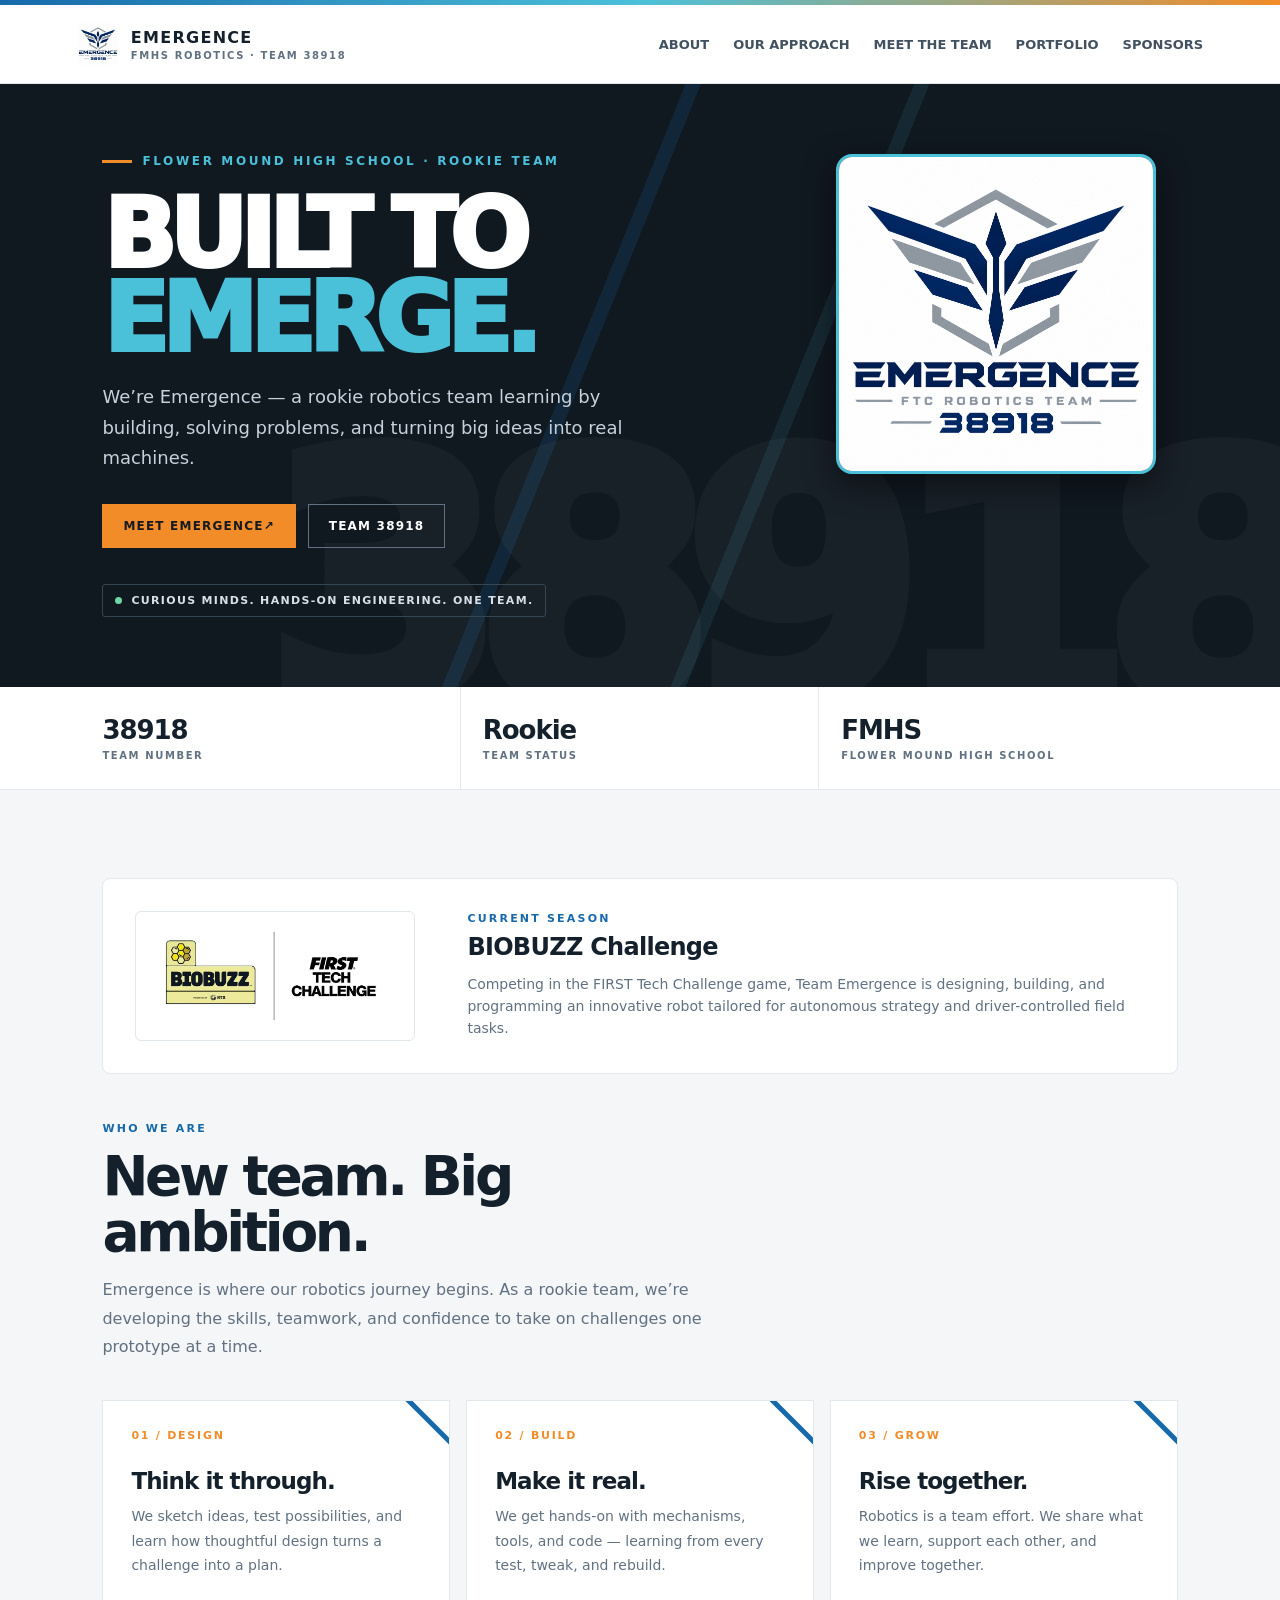
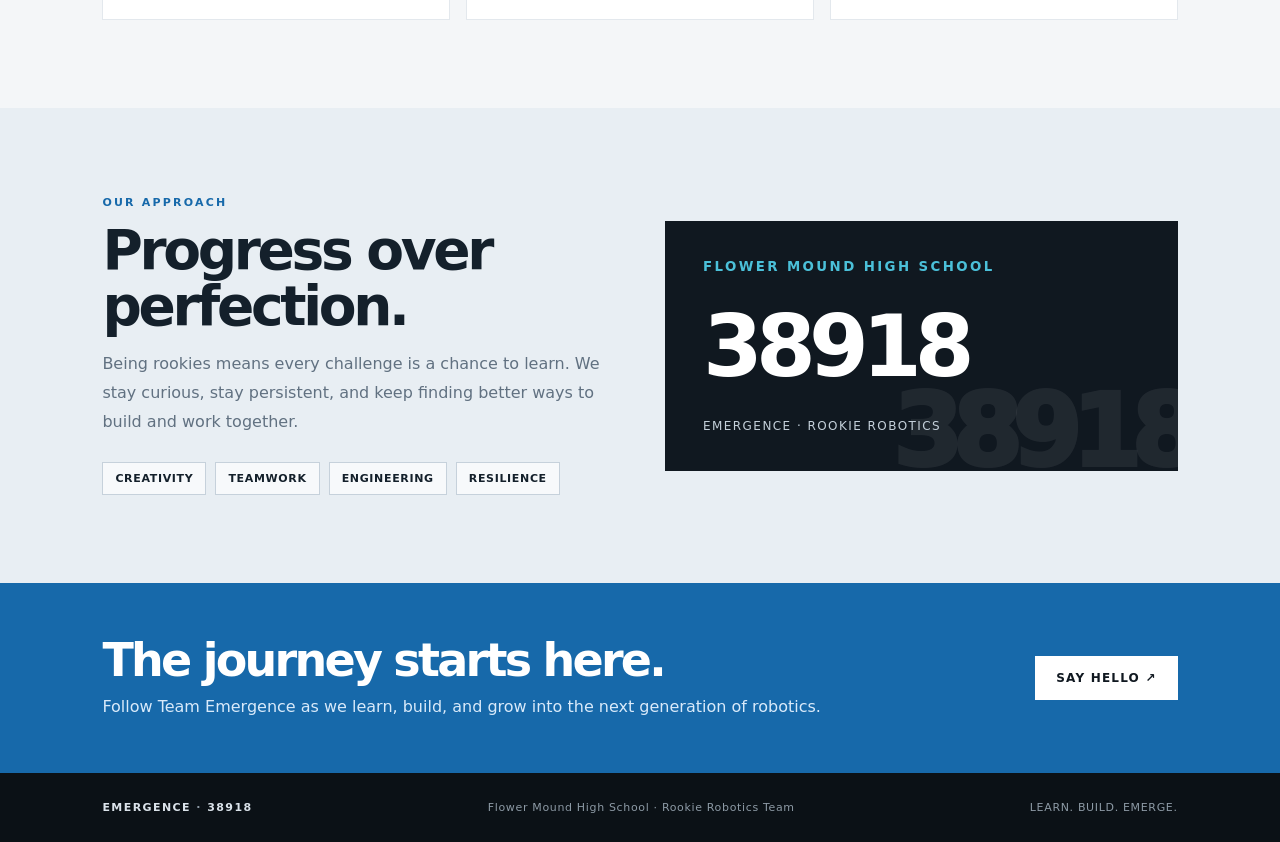
==== index.html @ 15a4a83e "fixed names again" ====
<!DOCTYPE html>
<html lang="en">
<head>
<meta charset="UTF-8" />
<meta name="viewport" content="width=device-width, initial-scale=1.0" />
<meta name="theme-color" content="#101820" />
<title>EMERGENCE 38918 | FMHS Robotics</title>
<link rel="stylesheet" href="style.css" />
</head>
<body>
<div class="topline"></div>
<nav class="nav" aria-label="Main navigation">
  <a class="brand" href="#home" onclick="showPage('home')">
    <img src="logo.png" alt="Emergence Logo" class="brand-logo" onerror="this.style.display='none'" />
    <span>EMERGENCE<small>FMHS ROBOTICS · TEAM 38918</small></span>
  </a>
  <div class="navlinks">
    <a href="#about" onclick="showPage('home')">ABOUT</a>
    <a href="#values" onclick="showPage('home')">OUR APPROACH</a>
    <a href="#members" onclick="showPage('members')">MEET THE TEAM</a>
    <a href="#portfolio" onclick="showPage('portfolio')">PORTFOLIO</a>
    <a href="#sponsors" onclick="showPage('sponsors')">SPONSORS</a>
  </div>
</nav>

<main>
  <!-- HOME PAGE VIEW -->
  <div id="page-home" class="page-view active">
    <section class="hero" id="home">
      <div class="hero-container">
        <div class="hero-inner">
          <div class="eyebrow">Flower Mound High School · Rookie Team</div>
          <h1>BUILT TO<br><span>EMERGE.</span></h1>
          <p>We’re Emergence — a rookie robotics team learning by building, solving problems, and turning big ideas into real machines.</p>
          <div class="actions">
            <a class="btn btn-primary" href="#members" onclick="showPage('members')">MEET EMERGENCE <span aria-hidden="true">↗</span></a>
            <a class="btn btn-outline" href="#team">TEAM 38918</a>
          </div>
          <div class="hero-tag"><i></i> CURIOUS MINDS. HANDS-ON ENGINEERING. ONE TEAM.</div>
        </div>
        <div class="hero-logo-container">
          <img src="logo.png" alt="Emergence Badge" class="hero-badge-img" onerror="this.style.display='none'" />
        </div>
      </div>
    </section>

    <section class="stats" aria-label="Team facts">
      <div class="stat"><strong>38918</strong><span>Team number</span></div>
      <div class="stat"><strong>Rookie</strong><span>Team status</span></div>
      <div class="stat"><strong>FMHS</strong><span>Flower Mound High School</span></div>
    </section>

    <section class="section" id="about">
      <div class="season-banner">
        <img src="biobuzz_logo.png" alt="FIRST Tech Challenge BIOBUZZ presented by RTX" class="season-logo" />
        <div>
          <div class="kicker">CURRENT SEASON</div>
          <h3 style="font-size:24px; margin:8px 0 12px; letter-spacing:-.03em;">BIOBUZZ Challenge</h3>
          <p style="color:var(--muted); margin:0; line-height:1.6; font-size:14px;">Competing in the FIRST Tech Challenge game, Team Emergence is designing, building, and programming an innovative robot tailored for autonomous strategy and driver-controlled field tasks.</p>
        </div>
      </div>

      <div class="section-head">
        <div class="kicker">Who we are</div>
        <h2>New team. Big ambition.</h2>
        <p>Emergence is where our robotics journey begins. As a rookie team, we’re developing the skills, teamwork, and confidence to take on challenges one prototype at a time.</p>
      </div>
      <div class="cards">
        <article class="card"><div class="card-number">01 / DESIGN</div><h3>Think it through.</h3><p>We sketch ideas, test possibilities, and learn how thoughtful design turns a challenge into a plan.</p></article>
        <article class="card"><div class="card-number">02 / BUILD</div><h3>Make it real.</h3><p>We get hands-on with mechanisms, tools, and code — learning from every test, tweak, and rebuild.</p></article>
        <article class="card"><div class="card-number">03 / GROW</div><h3>Rise together.</h3><p>Robotics is a team effort. We share what we learn, support each other, and improve together.</p></article>
      </div>
    </section>

    <section class="section dark-band" id="values"><div class="section-head">
      <div class="kicker">Our approach</div>
      <h2>Progress over perfection.</h2>
      <p>Being rookies means every challenge is a chance to learn. We stay curious, stay persistent, and keep finding better ways to build and work together.</p>
      <div class="pill-row"><span class="pill">CREATIVITY</span><span class="pill">TEAMWORK</span><span class="pill">ENGINEERING</span><span class="pill">RESILIENCE</span></div>
    </div>
    <div class="number-panel" id="team"><small>FLOWER MOUND HIGH SCHOOL</small><strong>38918</strong><span>Emergence · Rookie Robotics</span></div></section>

    <section class="join">
      <div><h2>The journey starts here.</h2><p>Follow Team Emergence as we learn, build, and grow into the next generation of robotics.</p></div>
      <a class="btn" href="mailto:fmhsemergence@gmail.com?subject=Hello%20Emergence%20Team">SAY HELLO ↗</a>
    </section>
  </div>

  <!-- MEET EMERGENCE: MEMBERS PAGE VIEW -->
  <div id="page-members" class="page-view">
    <section class="section">
      <div class="section-head">
        <div class="kicker">Team Roster</div>
        <h2>Meet the Members of Emergence</h2>
        <p>Our dedicated crew of builders, programmers, designers, and strategists driving Team 38918 forward.</p>
        <div style="margin-top: 20px;"><a class="btn btn-outline" style="color:var(--navy); border-color:var(--navy);" href="#" onclick="showPage('home')">← Back to Home</a></div>
      </div>
      <div class="member-grid">
        <div class="member-card"><div class="member-tag">TEAM MEMBER</div><h3>Ajay Aggarwal</h3><p>CAD, Human Player, Builder</p></div>
        <div class="member-card"><div class="member-tag">TEAM MEMBER</div><h3>Raynash Kakkar</h3><p>CAD, Programmer</p></div>
        <div class="member-card"><div class="member-tag">TEAM MEMBER</div><h3>Kushagra Kumar</h3><p>CAD, Programmer, Website</p></div>
        <div class="member-card"><div class="member-tag">TEAM MEMBER</div><h3>Jonathan Thayil</h3><p>Builder, Website, Human Player</p></div>
        <div class="member-card"><div class="member-tag">TEAM MEMBER</div><h3>Vaishnav Tayi</h3><p>Programmer, CAD</p></div>
        <div class="member-card"><div class="member-tag">TEAM MEMBER</div><h3>Vaishnat Nuni</h3><p>Programmer, Builder</p></div>
        <div class="member-card"><div class="member-tag">TEAM MEMBER</div><h3>Jaehyeon Jeong</h3><p>Programmer, CAD</p></div>
        <div class="member-card"><div class="member-tag">TEAM MEMBER</div><h3>Tanay Hatwal</h3><p>Builder, CAD</p></div>
        <div class="member-card"><div class="member-tag">TEAM MEMBER</div><h3>Luke Hahn</h3><p>Programming, Engineering Notebook</p></div>
        <div class="member-card"><div class="member-tag">TEAM MEMBER</div><h3>Vansh Duggal</h3><p>Builder</p></div>
      </div>
    </section>
  </div>

  <!-- ENGINEERING PORTFOLIO PAGE VIEW -->
  <div id="page-portfolio" class="page-view">
    <section class="section">
      <div class="section-head">
        <div class="kicker">Documentation</div>
        <h2>Engineering Portfolio</h2>
        <p>Explore our design process, iteration logs, mechanical schematics, and code architecture for the season.</p>
        <div style="margin-top: 20px;"><a class="btn btn-outline" style="color:var(--navy); border-color:var(--navy);" href="#" onclick="showPage('home')">← Back to Home</a></div>
      </div>
      <div class="cards">
        <article class="card"><div class="card-number">DOCUMENT 01</div><h3>Engineering Portfolio (Link Soon)</h3><p>Our team's document that summarizes what we have done throughout the year and what our robot does.</p></article>
      </div>
    </section>
  </div>

  <!-- SPONSORS PAGE VIEW -->
  <div id="page-sponsors" class="page-view">
    <section class="section">
      <div class="sponsors-tech-logo">
      <img
        src="fm-tech-club-logo.png"
        alt="Flower Mound Tech Club Logo"
      >
    </div>
      <div class="section-head">
        <div class="kicker">Our Supporters</div>
        <h2>Thank You, Sponsors</h2>
        <p>Team Emergence is made possible through the generous support of our school, local businesses, and community mentors.</p>
        <div style="margin-top: 20px;"><a class="btn btn-outline" style="color:var(--navy); border-color:var(--navy);" href="#" onclick="showPage('home')">← Back to Home</a></div>
      </div>
      <div class="cards">
        <article class="card"><div class="card-number">TITLE SPONSOR</div><h3>FMHS Boosters</h3><p>Proudly backing Flower Mound High School's newest robotics initiative and providing workspace facilities.</p></article>
        <article class="card"><div class="card-number">COMMUNITY PARTNER</div><h3>Local Tech Innovations</h3><p>Supplying hardware components, machining resources, and expert professional mentorship.</p></article>
        <article class="card"><div class="card-number">CONTRIBUTOR</div><h3>Family & Friends</h3><p>Community donations that fund registration fees, raw materials, and competition travel expenses.</p></article>
      </div>
    </section>
  </div>
</main>

<!--TODO: Add robot showcase page when robot is built -->




<footer class="footer">
  <strong>EMERGENCE <span>·</span> 38918</strong>
  <span>Flower Mound High School · Rookie Robotics Team</span>
  <span>LEARN. BUILD. EMERGE.</span>
</footer>

<script>
function showPage(pageId) {
  document.querySelectorAll('.page-view').forEach(view => {
    view.classList.remove('active');
  });
  document.getElementById('page-' + pageId).classList.add('active');
  window.scrollTo({ top: 0, behavior: 'smooth' });
  return false;
}
</script>
</body>
</html>
---- style.css ----
:root {
  --navy: #101820;
  --blue: #1769aa;
  --cyan: #4bc0d9;
  --orange: #f28c28;
  --paper: #f4f6f8;
  --ink: #14202b;
  --muted: #617181;
}

#page-sponsors .section {
  position: relative;
}

.sponsors-tech-logo {
  position: absolute;
  top: 45px;
  right: 6.5%;
  width: 180px;
  height: 180px;
  z-index: 2;
}

.sponsors-tech-logo img {
  display: block;
  width: 100%;
  height: 100%;
  object-fit: contain;
}

@media (max-width: 600px) {
  .sponsors-tech-logo {
    top: 20px;
    right: 5%;
    width: 75px;
    height: 75px;
  }
}

* {
  box-sizing: border-box;
}

html {
  scroll-behavior: smooth;
}

body {
  margin: 0;
  font-family: Inter, ui-sans-serif, system-ui, -apple-system, BlinkMacSystemFont, "Segoe UI", sans-serif;
  color: var(--ink);
  background: var(--paper);
}

a {
  color: inherit;
  text-decoration: none;
}

.topline {
  height: 5px;
  background: linear-gradient(90deg, var(--blue), var(--cyan), var(--orange));
}

.nav {
  display: flex;
  align-items: center;
  justify-content: space-between;
  gap: 20px;
  padding: 18px clamp(20px, 6vw, 84px);
  background: #fff;
  position: sticky;
  top: 0;
  z-index: 10;
  border-bottom: 1px solid #e5e9ed;
}

.brand {
  display: flex;
  align-items: center;
  gap: 12px;
  font-weight: 900;
  letter-spacing: .08em;
}

.brand-logo {
  width: 42px;
  height: 42px;
  object-fit: cover;
  border-radius: 4px;
}

.brand small {
  display: block;
  color: var(--muted);
  font-size: 10px;
  letter-spacing: .16em;
  margin-top: 3px;
}

.navlinks {
  display: flex;
  gap: 24px;
  font-size: 13px;
  font-weight: 750;
  color: #425160;
  flex-wrap: wrap;
}

.navlinks a:hover {
  color: var(--blue);
}

.hero {
  background: var(--navy);
  color: white;
  position: relative;
  overflow: hidden;
  min-height: 590px;
  display: flex;
  align-items: center;
  padding: 70px clamp(20px, 8vw, 120px);
}

.hero:before {
  content: "";
  position: absolute;
  inset: 0;
  background: linear-gradient(112deg, transparent 45%, rgba(23,105,170,.18) 45%, rgba(23,105,170,.18) 46%, transparent 46%), linear-gradient(112deg, transparent 60%, rgba(75,192,217,.10) 60%, rgba(75,192,217,.10) 61%, transparent 61%);
  pointer-events: none;
}

.hero:after {
  content: "38918";
  position: absolute;
  right: -25px;
  bottom: -75px;
  font-size: clamp(150px, 27vw, 370px);
  font-weight: 1000;
  letter-spacing: -.09em;
  color: rgba(255,255,255,.035);
  line-height: 1;
  pointer-events: none;
}

.hero-container {
  position: relative;
  z-index: 1;
  display: grid;
  grid-template-columns: 1.3fr 0.7fr;
  gap: 40px;
  align-items: start;
  width: 100%;
}

.hero-inner {
  max-width: 760px;
}

.hero-logo-container {
  display: flex;
  justify-content: center;
  align-items: flex-start;
  padding-top: 0;
}

.hero-badge-img {
  width: 100%;
  max-width: 320px;
  height: auto;
  object-fit: cover;
  border-radius: 16px;
  border: 3px solid var(--cyan);
  box-shadow: 0 10px 30px rgba(0,0,0,0.5);
}

.eyebrow {
  display: flex;
  align-items: center;
  gap: 10px;
  color: var(--cyan);
  font-weight: 850;
  font-size: 12px;
  letter-spacing: .22em;
  text-transform: uppercase;
}

.eyebrow:before {
  content: "";
  width: 30px;
  height: 3px;
  background: var(--orange);
}

h1 {
  font-size: clamp(44px, 7.5vw, 100px);
  line-height: .88;
  letter-spacing: -.075em;
  margin: 25px 0 20px;
  font-weight: 1000;
}

h1 span {
  display: block;
  color: var(--cyan);
}

.hero p {
  max-width: 540px;
  color: #c6d1db;
  font-size: 18px;
  line-height: 1.7;
  margin: 0 0 30px;
}

.actions {
  display: flex;
  gap: 12px;
  flex-wrap: wrap;
}

.btn {
  display: inline-flex;
  align-items: center;
  justify-content: center;
  padding: 14px 20px;
  font-weight: 850;
  font-size: 12px;
  letter-spacing: .1em;
  text-transform: uppercase;
  border: 1px solid transparent;
  transition: transform .2s, background .2s;
}

.btn:hover {
  transform: translateY(-2px);
}

.btn-primary {
  background: var(--orange);
  color: #151b20;
}

.btn-outline {
  border-color: #617181;
  color: white;
}

.hero-tag {
  display: inline-flex;
  align-items: center;
  gap: 9px;
  border: 1px solid #354653;
  border-radius: 3px;
  padding: 9px 12px;
  margin-top: 36px;
  color: #d7e0e8;
  font-size: 11px;
  letter-spacing: .12em;
  font-weight: 750;
}

.hero-tag i {
  width: 7px;
  height: 7px;
  background: #71d5a5;
  border-radius: 50%;
}

.stats {
  display: grid;
  grid-template-columns: repeat(3, 1fr);
  background: white;
  padding: 0 clamp(20px, 8vw, 120px);
  border-bottom: 1px solid #e2e7eb;
}

.stat {
  padding: 28px 22px;
  border-right: 1px solid #e2e7eb;
}

.stat:first-child {
  padding-left: 0;
}

.stat:last-child {
  border: 0;
}

.stat strong {
  display: block;
  font-size: 26px;
  letter-spacing: -.04em;
}

.stat span {
  display: block;
  color: var(--muted);
  font-size: 10px;
  letter-spacing: .16em;
  text-transform: uppercase;
  font-weight: 800;
  margin-top: 5px;
}

.section {
  padding: 88px clamp(20px, 8vw, 120px);
}

.section-head {
  max-width: 650px;
  margin-bottom: 38px;
}

.kicker {
  font-size: 11px;
  letter-spacing: .2em;
  font-weight: 900;
  text-transform: uppercase;
  color: var(--blue);
}

h2 {
  font-size: clamp(34px, 5vw, 55px);
  letter-spacing: -.06em;
  line-height: 1.02;
  margin: 13px 0 16px;
}

.section-head p {
  color: var(--muted);
  line-height: 1.8;
  margin: 0;
}

.cards {
  display: grid;
  grid-template-columns: repeat(3, 1fr);
  gap: 16px;
}

.card {
  background: white;
  border: 1px solid #e3e8ed;
  padding: 28px;
  min-height: 220px;
  position: relative;
  overflow: hidden;
}

.card-number {
  font-size: 11px;
  font-weight: 900;
  letter-spacing: .16em;
  color: var(--orange);
}

.card h3 {
  font-size: 23px;
  letter-spacing: -.04em;
  margin: 26px 0 10px;
}

.card p {
  color: var(--muted);
  font-size: 14px;
  line-height: 1.75;
  margin: 0;
}

.card:after {
  content: "";
  position: absolute;
  width: 75px;
  height: 5px;
  background: var(--blue);
  right: -22px;
  top: 22px;
  transform: rotate(45deg);
}

.season-banner {
  background: white;
  border: 1px solid #e3e8ed;
  border-radius: 8px;
  padding: 32px;
  margin-bottom: 48px;
  display: grid;
  grid-template-columns: 300px 1fr;
  gap: 32px;
  align-items: center;
}

.season-logo {
  width: 100%;
  max-width: 280px;
  height: auto;
  object-fit: contain;
  background: #fff;
  padding: 12px;
  border-radius: 6px;
  border: 1px solid #e2e7eb;
}

.dark-band {
  background: #e8eef3;
  display: grid;
  grid-template-columns: 1fr 1fr;
  gap: 50px;
  align-items: center;
}

.dark-band .section-head {
  margin: 0;
}

.pill-row {
  display: flex;
  flex-wrap: wrap;
  gap: 9px;
  margin-top: 25px;
}

.pill {
  padding: 9px 12px;
  border: 1px solid #c6d1db;
  background: #f7f9fb;
  font-size: 11px;
  font-weight: 800;
  letter-spacing: .06em;
}

.number-panel {
  background: var(--navy);
  color: white;
  padding: 38px;
  min-height: 250px;
  display: flex;
  flex-direction: column;
  justify-content: space-between;
  position: relative;
  overflow: hidden;
}

.number-panel:after {
  content: "38918";
  position: absolute;
  right: -12px;
  bottom: -20px;
  font-size: 100px;
  font-weight: 1000;
  letter-spacing: -.1em;
  color: rgba(255,255,255,.07);
}

.number-panel small {
  color: var(--cyan);
  letter-spacing: .18em;
  font-weight: 900;
}

.number-panel strong {
  font-size: clamp(52px, 8vw, 86px);
  letter-spacing: -.08em;
  line-height: 1;
  position: relative;
  z-index: 1;
}

.number-panel span {
  font-size: 12px;
  color: #c4d0da;
  letter-spacing: .12em;
  text-transform: uppercase;
  position: relative;
  z-index: 1;
}

.join {
  background: var(--blue);
  color: white;
  display: flex;
  justify-content: space-between;
  align-items: center;
  gap: 25px;
  padding: 54px clamp(20px, 8vw, 120px);
}

.join h2 {
  margin: 0;
  font-size: clamp(30px, 4vw, 46px);
}

.join p {
  margin: 10px 0 0;
  color: #d9eafa;
  line-height: 1.6;
}

.join .btn {
  background: white;
  color: var(--navy);
  white-space: nowrap;
}

.footer {
  background: #0b1116;
  color: #dbe3ea;
  padding: 28px clamp(20px, 8vw, 120px);
  display: flex;
  justify-content: space-between;
  gap: 18px;
  align-items: center;
  font-size: 11px;
  letter-spacing: .06em;
}

.footer strong {
  letter-spacing: .13em;
}

.footer span {
  color: #8d9aa5;
}

.page-view {
  display: none;
}

.page-view.active {
  display: block;
}

.member-grid {
  display: grid;
  grid-template-columns: repeat(auto-fill, minmax(240px, 1fr));
  gap: 20px;
  margin-top: 30px;
}

.member-card {
  background: white;
  border: 1px solid #e3e8ed;
  padding: 24px;
  border-top: 4px solid var(--blue);
  text-align: left;
}

.member-tag {
  font-size: 10px;
  font-weight: 900;
  letter-spacing: .16em;
  color: var(--orange);
  text-transform: uppercase;
  margin-bottom: 8px;
}

.member-card h3 {
  font-size: 18px;
  letter-spacing: -.03em;
  margin: 0 0 8px;
  color: var(--navy);
}

.member-card p {
  color: var(--muted);
  font-size: 13px;
  margin: 0;
  line-height: 1.5;
}

/* Mobile Compatibility */
@media (max-width: 960px) {
  .nav {
    flex-direction: column;
    align-items: flex-start;
    gap: 14px;
    padding: 14px 20px;
  }
  .navlinks {
    gap: 16px;
    font-size: 12px;
  }
  .hero-container {
    grid-template-columns: 1fr;
    gap: 30px;
  }
  .hero-logo-container {
    justify-content: flex-start;
  }
  .hero-badge-img {
    max-width: 200px;
  }
  .season-banner {
    grid-template-columns: 1fr;
    gap: 20px;
    text-align: center;
  }
  .season-logo {
    margin: 0 auto;
  }
  .dark-band {
    grid-template-columns: 1fr;
    gap: 28px;
  }
  .cards {
    grid-template-columns: 1fr;
  }
  .stats {
    grid-template-columns: 1fr;
    padding: 0 20px;
  }
  .stat {
    border-right: none;
    border-bottom: 1px solid #e2e7eb;
    padding: 20px 0;
  }
  .stat:last-child {
    border-bottom: none;
  }
}

@media (max-width: 600px) {
  .navlinks {
    gap: 12px;
    font-size: 11px;
  }
  .hero {
    padding: 50px 20px;
    min-height: auto;
  }
  .section {
    padding: 50px 20px;
  }
  .join {
    flex-direction: column;
    align-items: flex-start;
    padding: 40px 20px;
  }
  .footer {
    flex-direction: column;
    align-items: flex-start;
    gap: 10px;
    padding: 24px 20px;
  }
}
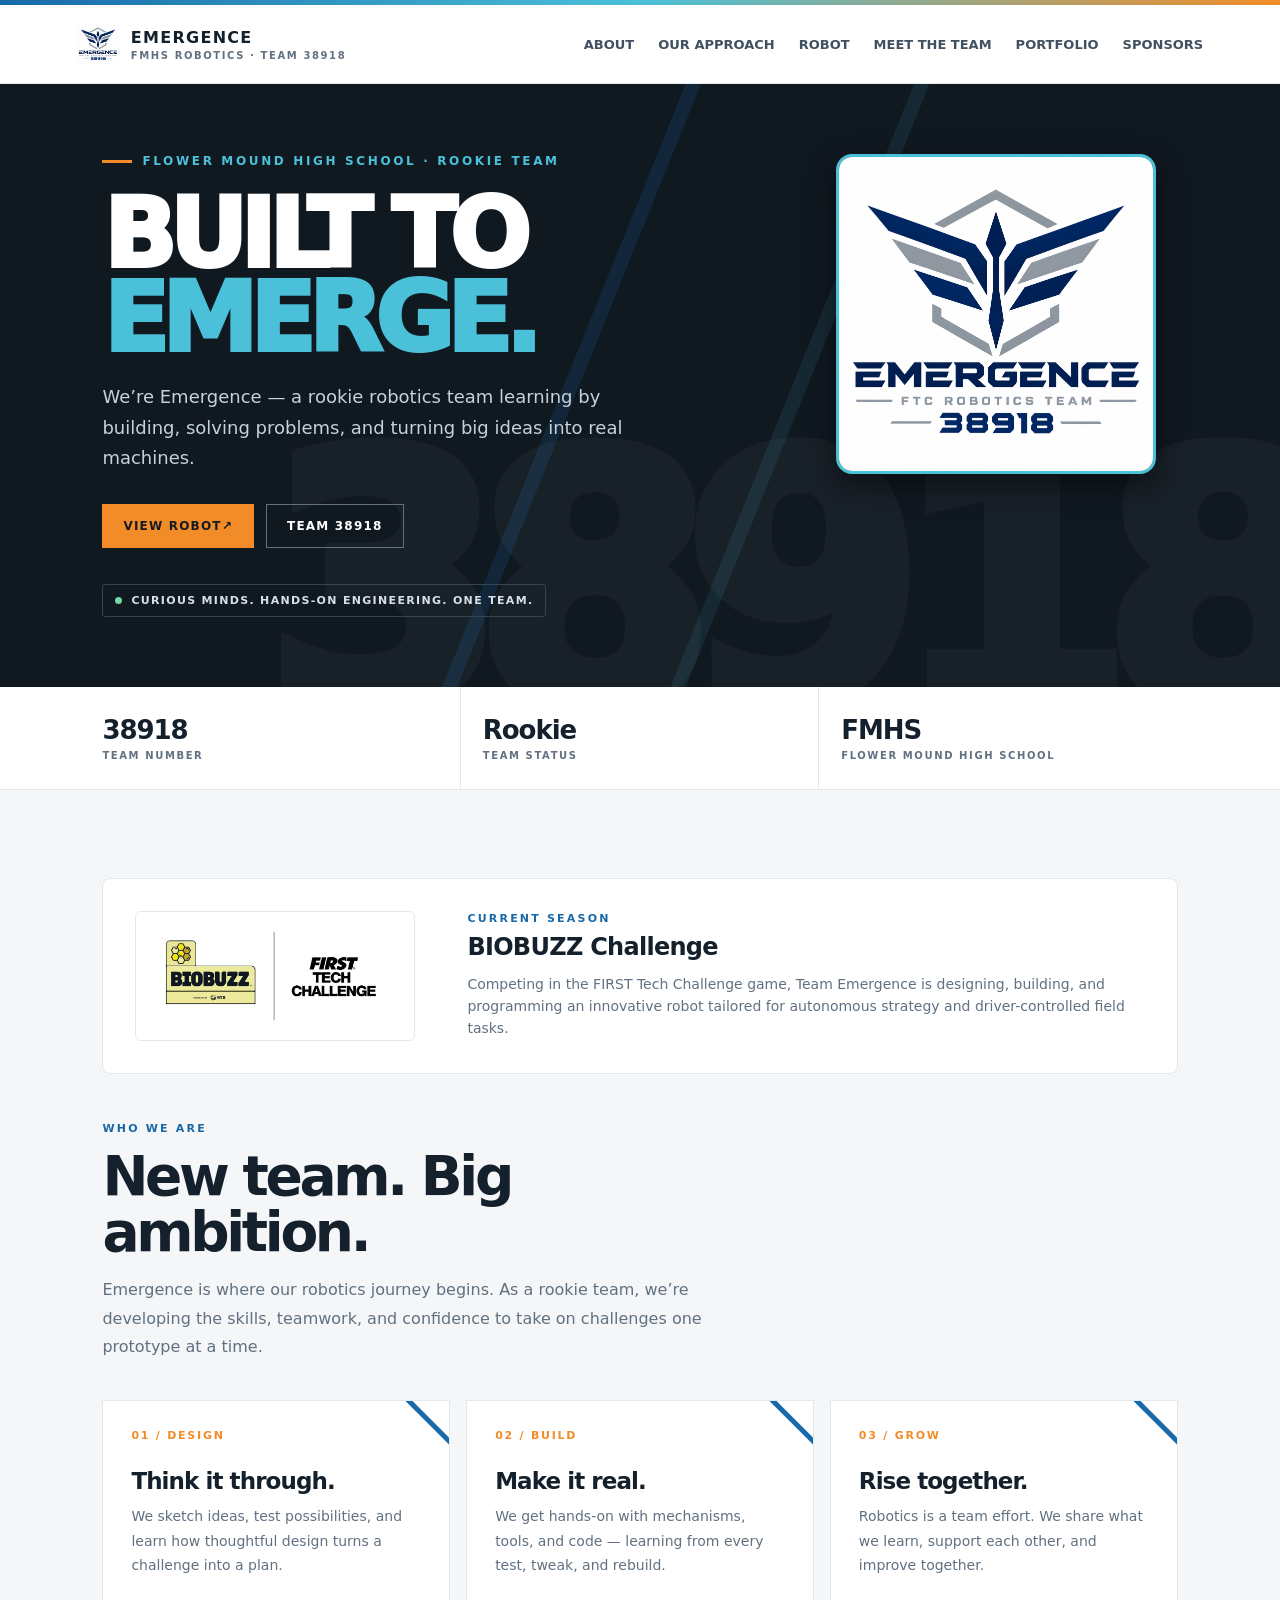
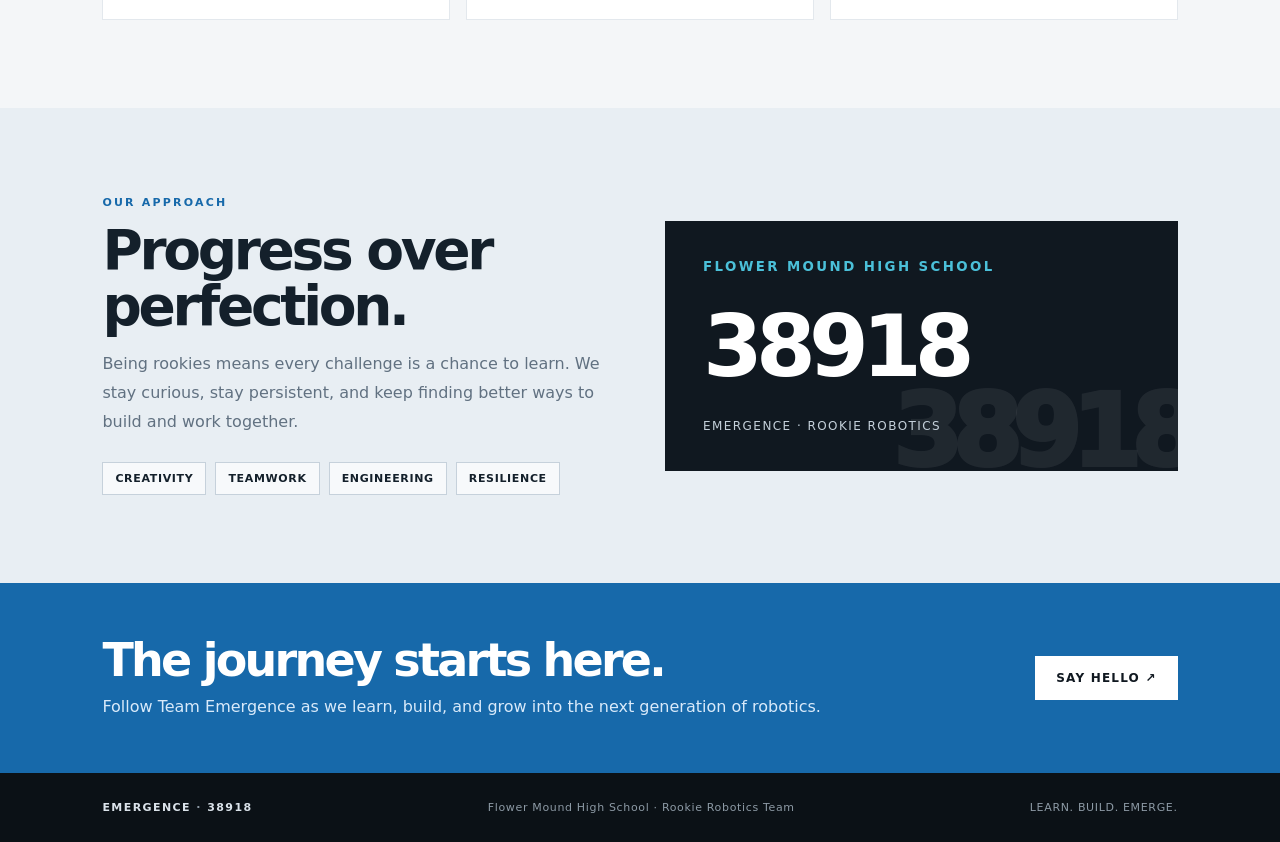
==== commit 41aa6b12: "Added Robot page with Coming Soon banner" ====
--- a/index.html
+++ b/index.html
@@ -17,6 +17,7 @@
   <div class="navlinks">
     <a href="#about" onclick="showPage('home')">ABOUT</a>
     <a href="#values" onclick="showPage('home')">OUR APPROACH</a>
+    <a href="#robot" onclick="showPage('robot')">ROBOT</a>
     <a href="#members" onclick="showPage('members')">MEET THE TEAM</a>
     <a href="#portfolio" onclick="showPage('portfolio')">PORTFOLIO</a>
     <a href="#sponsors" onclick="showPage('sponsors')">SPONSORS</a>
@@ -33,7 +34,7 @@
           <h1>BUILT TO<br><span>EMERGE.</span></h1>
           <p>We’re Emergence — a rookie robotics team learning by building, solving problems, and turning big ideas into real machines.</p>
           <div class="actions">
-            <a class="btn btn-primary" href="#members" onclick="showPage('members')">MEET EMERGENCE <span aria-hidden="true">↗</span></a>
+            <a class="btn btn-primary" href="#robot" onclick="showPage('robot')">VIEW ROBOT <span aria-hidden="true">↗</span></a>
             <a class="btn btn-outline" href="#team">TEAM 38918</a>
           </div>
           <div class="hero-tag"><i></i> CURIOUS MINDS. HANDS-ON ENGINEERING. ONE TEAM.</div>
@@ -86,6 +87,35 @@
     </section>
   </div>
 
+  <!-- ROBOT PAGE VIEW -->
+  <div id="page-robot" class="page-view">
+    <section class="section">
+      <div class="section-head">
+        <div class="kicker">Robot Showcase</div>
+        <h2>Team 38918 Robot</h2>
+        <p>Explore our mechanical designs, prototyping iterations, and build progress for the BIOBUZZ season.</p>
+        <div style="margin-top: 20px;"><a class="btn btn-outline" style="color:var(--navy); border-color:var(--navy);" href="#" onclick="showPage('home')">← Back to Home</a></div>
+      </div>
+      <div class="cards">
+        <article class="card" style="border-top: 4px solid var(--orange);">
+          <div class="card-number">COMING SOON</div>
+          <h3>Robot Reveal</h3>
+          <p>Our final robot build, mechanism breakdowns, and full CAD renders will be showcased here soon as we finish assembly for competition!</p>
+        </article>
+        <article class="card">
+          <div class="card-number">CHASSIS</div>
+          <h3>Drive Architecture</h3>
+          <p>Details regarding our drivetrain selection, motor configurations, and mobility testing will be posted shortly.</p>
+        </article>
+        <article class="card">
+          <div class="card-number">PROTOTYPES</div>
+          <h3>Mechanisms & Intake</h3>
+          <p>Coming soon: Documentation of our game piece intake trials, scoring assemblies, and design adjustments.</p>
+        </article>
+      </div>
+    </section>
+  </div>
+
   <!-- MEET EMERGENCE: MEMBERS PAGE VIEW -->
   <div id="page-members" class="page-view">
     <section class="section">
@@ -99,10 +129,10 @@
         <div class="member-card"><div class="member-tag">TEAM MEMBER</div><h3>Ajay Aggarwal</h3><p>CAD, Human Player, Builder</p></div>
         <div class="member-card"><div class="member-tag">TEAM MEMBER</div><h3>Raynash Kakkar</h3><p>CAD, Programmer</p></div>
         <div class="member-card"><div class="member-tag">TEAM MEMBER</div><h3>Kushagra Kumar</h3><p>CAD, Programmer, Website</p></div>
-        <div class="member-card"><div class="member-tag">TEAM MEMBER</div><h3>Jonathan Thayil</h3><p>Builder, Website, Human Player</p></div>
+        <div class="member-card"><div class="member-tag">TEAM MEMBER</div><h3>Johnathan Thayil</h3><p>Builder, Website, Human Player</p></div>
         <div class="member-card"><div class="member-tag">TEAM MEMBER</div><h3>Vaishnav Tayi</h3><p>Programmer, CAD</p></div>
         <div class="member-card"><div class="member-tag">TEAM MEMBER</div><h3>Vaishnat Nuni</h3><p>Programmer, Builder</p></div>
-        <div class="member-card"><div class="member-tag">TEAM MEMBER</div><h3>Jaehyeon Jeong</h3><p>Programmer, CAD</p></div>
+        <div class="member-card"><div class="member-tag">TEAM MEMBER</div><h3>Jaehyeon</h3><p>Programmer, CAD</p></div>
         <div class="member-card"><div class="member-tag">TEAM MEMBER</div><h3>Tanay Hatwal</h3><p>Builder, CAD</p></div>
         <div class="member-card"><div class="member-tag">TEAM MEMBER</div><h3>Luke Hahn</h3><p>Programming, Engineering Notebook</p></div>
         <div class="member-card"><div class="member-tag">TEAM MEMBER</div><h3>Vansh Duggal</h3><p>Builder</p></div>
@@ -128,12 +158,6 @@
   <!-- SPONSORS PAGE VIEW -->
   <div id="page-sponsors" class="page-view">
     <section class="section">
-      <div class="sponsors-tech-logo">
-      <img
-        src="fm-tech-club-logo.png"
-        alt="Flower Mound Tech Club Logo"
-      >
-    </div>
       <div class="section-head">
         <div class="kicker">Our Supporters</div>
         <h2>Thank You, Sponsors</h2>
@@ -148,11 +172,6 @@
     </section>
   </div>
 </main>
-
-<!--TODO: Add robot showcase page when robot is built -->
-
-
-
 
 <footer class="footer">
   <strong>EMERGENCE <span>·</span> 38918</strong>
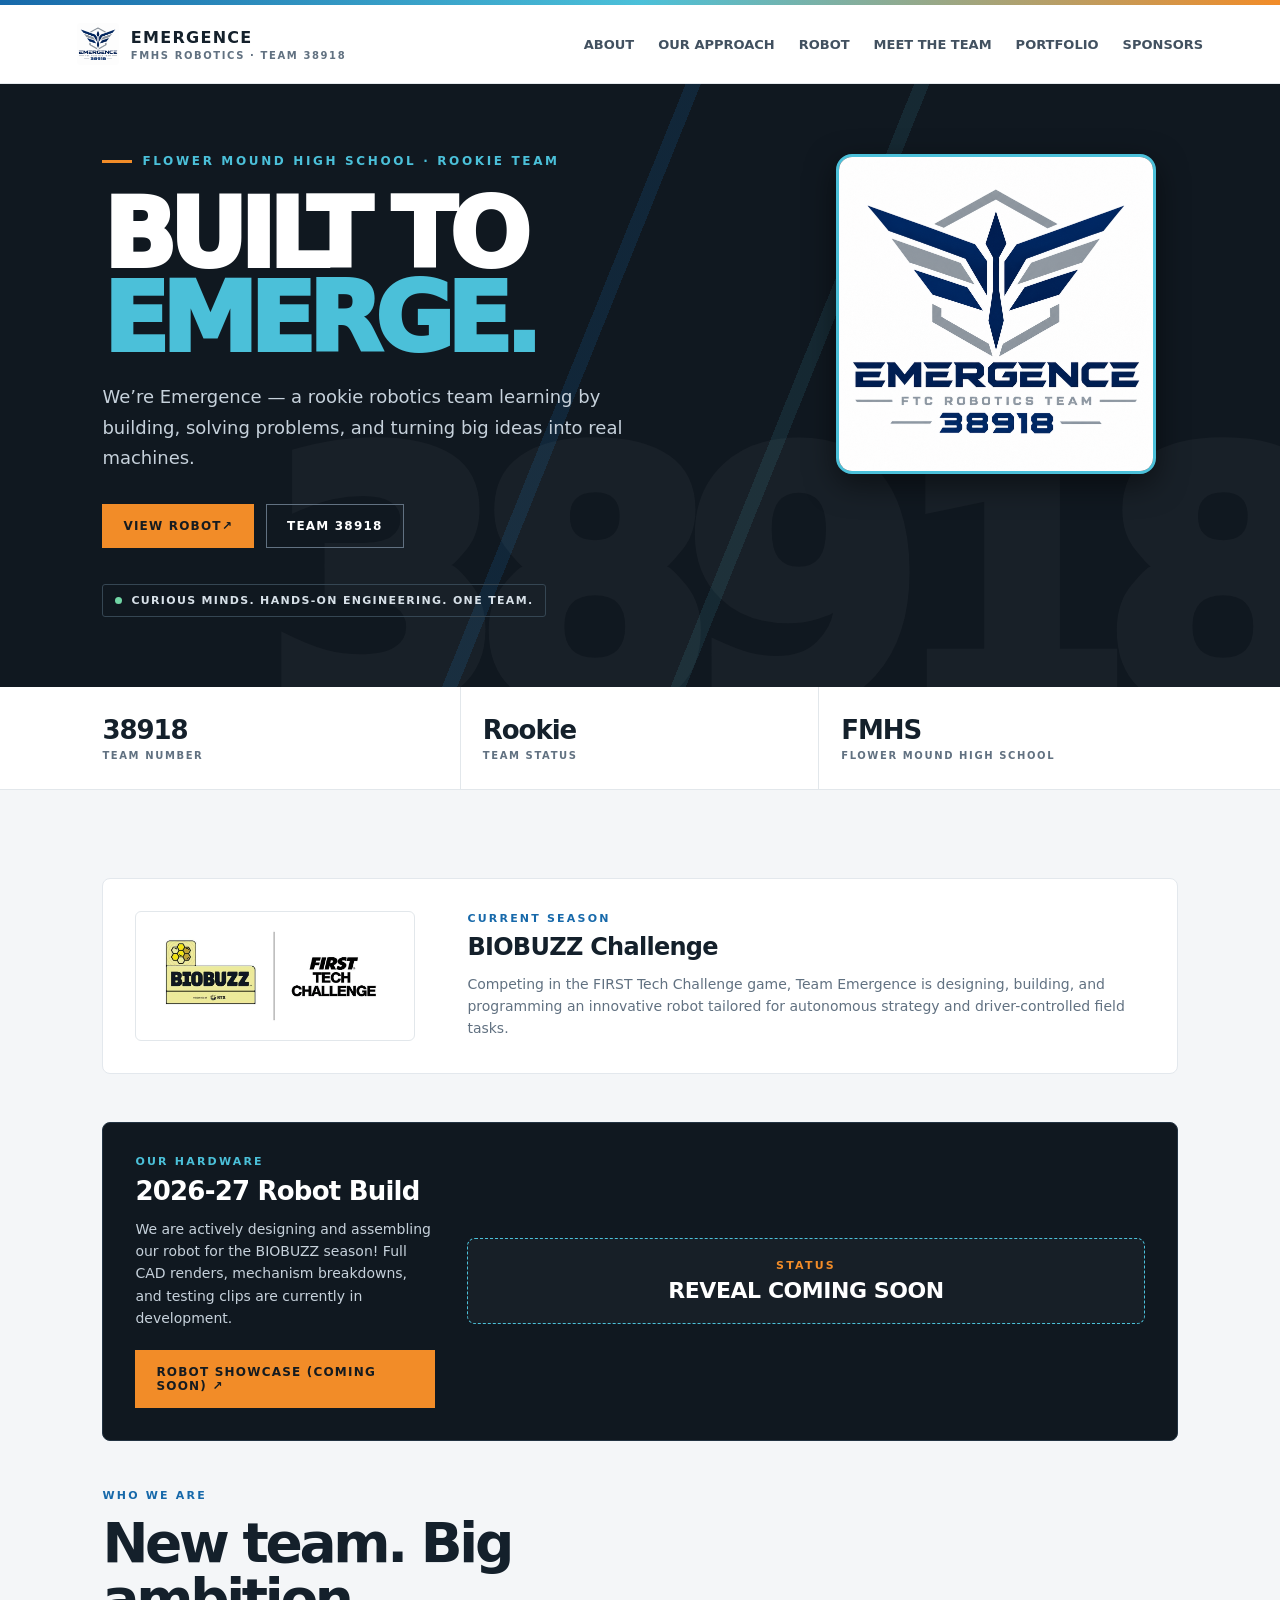
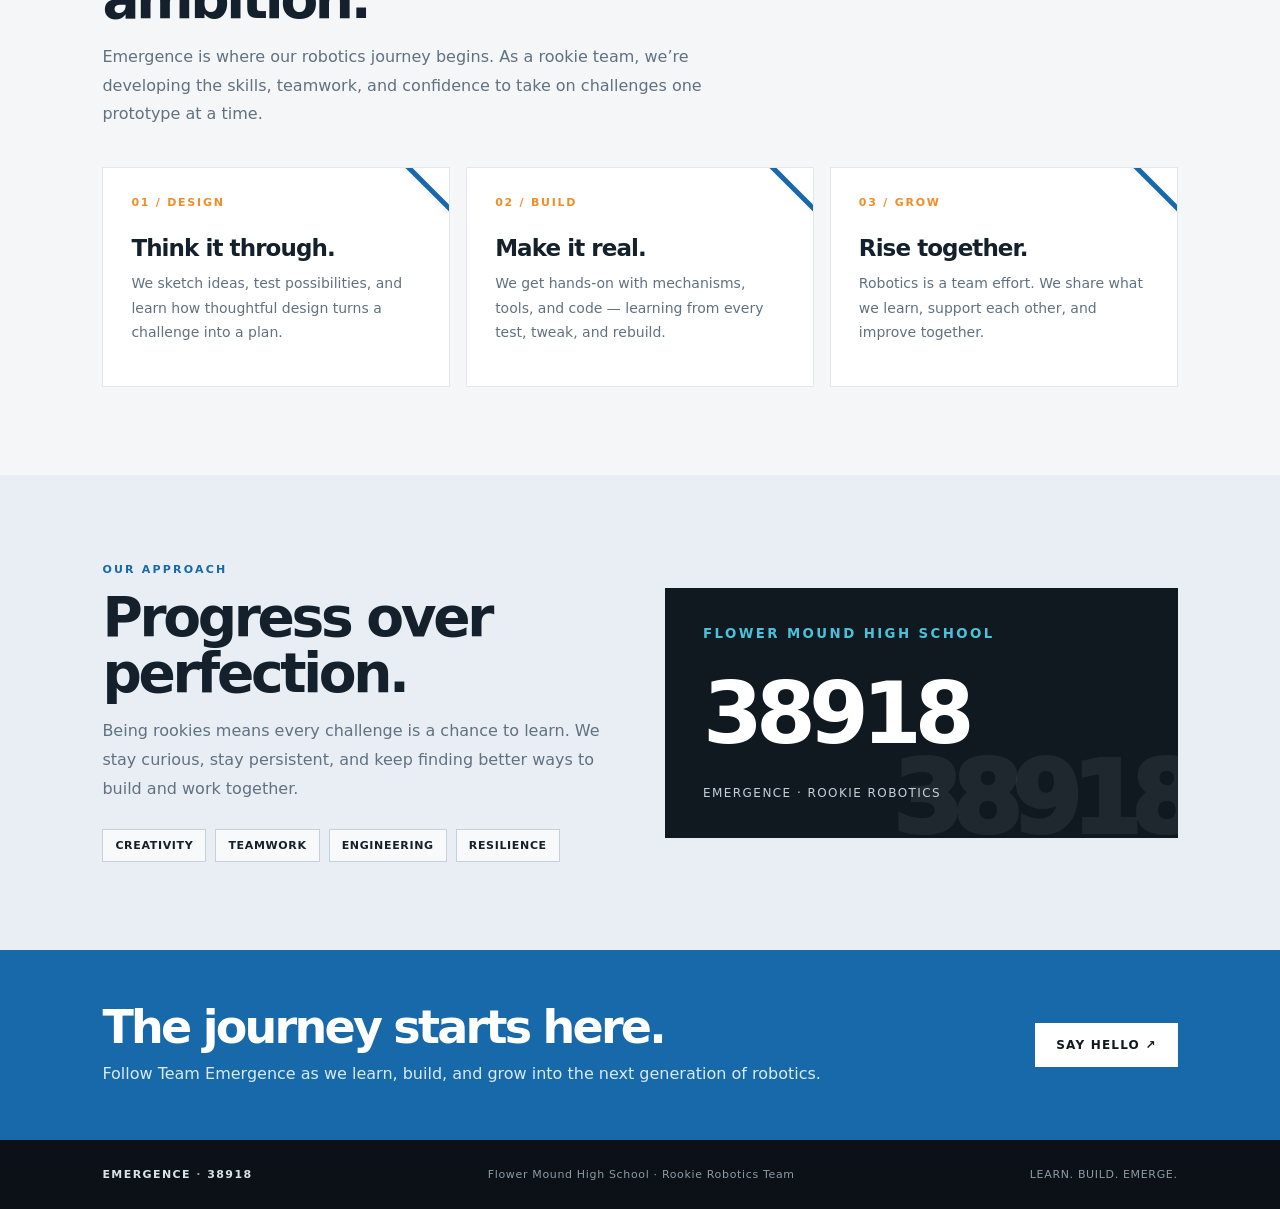
==== commit a2e42c61: "Added robot coming soon to the home page" ====
--- a/index.html
+++ b/index.html
@@ -61,6 +61,20 @@
         </div>
       </div>
 
+      <!-- HOMEPAGE ROBOT FEATURE CARD -->
+      <div class="season-banner" style="background: var(--navy); color: white; border: 1px solid #233342;">
+        <div>
+          <div class="kicker" style="color: var(--cyan);">OUR HARDWARE</div>
+          <h3 style="font-size:26px; margin:8px 0 12px; letter-spacing:-.03em;">2026-27 Robot Build</h3>
+          <p style="color:#c6d1db; margin:0 0 20px; line-height:1.6; font-size:14px;">We are actively designing and assembling our robot for the BIOBUZZ season! Full CAD renders, mechanism breakdowns, and testing clips are currently in development.</p>
+          <a class="btn btn-primary" href="#robot" onclick="showPage('robot')">ROBOT SHOWCASE (COMING SOON) ↗</a>
+        </div>
+        <div style="text-align:center; padding: 20px; background: rgba(255,255,255,0.03); border: 1px dashed var(--cyan); border-radius: 8px;">
+          <span style="font-size: 11px; font-weight: 900; letter-spacing: .2em; color: var(--orange); display: block; margin-bottom: 6px;">STATUS</span>
+          <strong style="font-size: 22px; letter-spacing: -.02em;">REVEAL COMING SOON</strong>
+        </div>
+      </div>
+
       <div class="section-head">
         <div class="kicker">Who we are</div>
         <h2>New team. Big ambition.</h2>
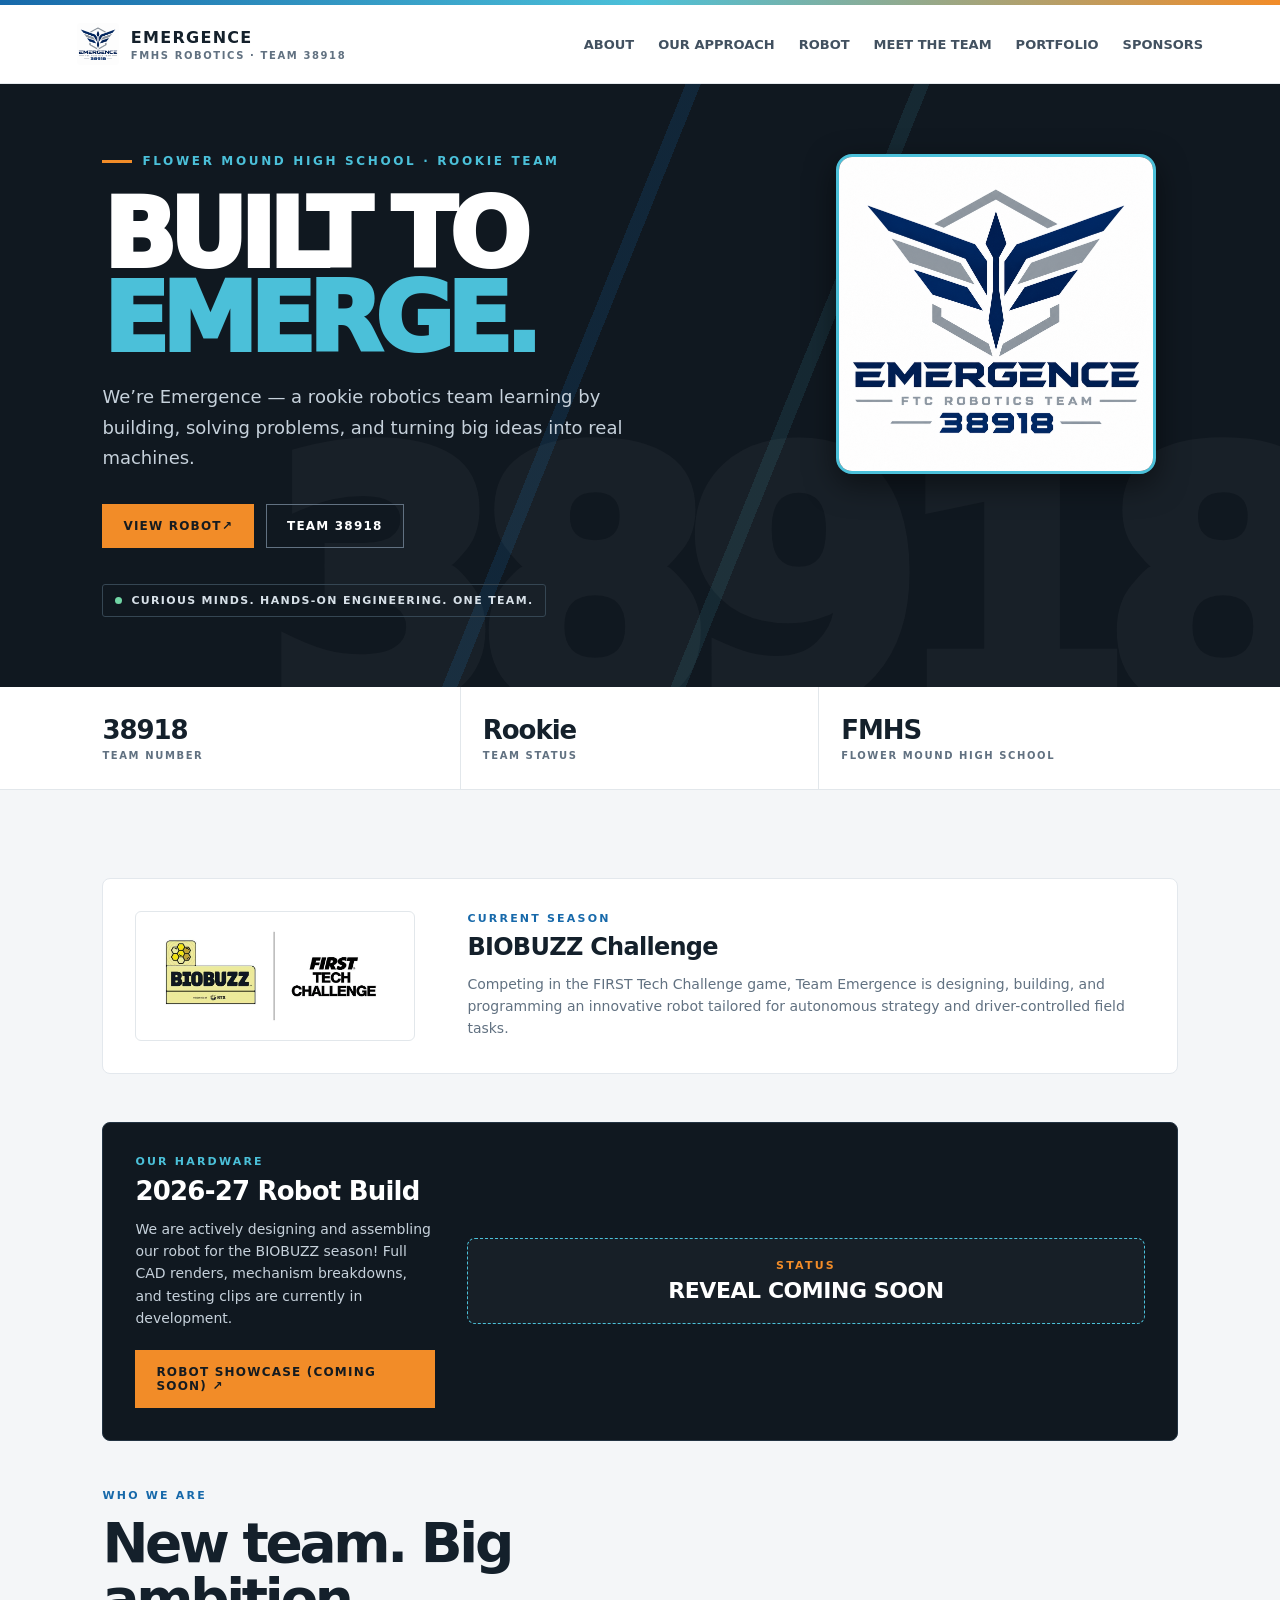
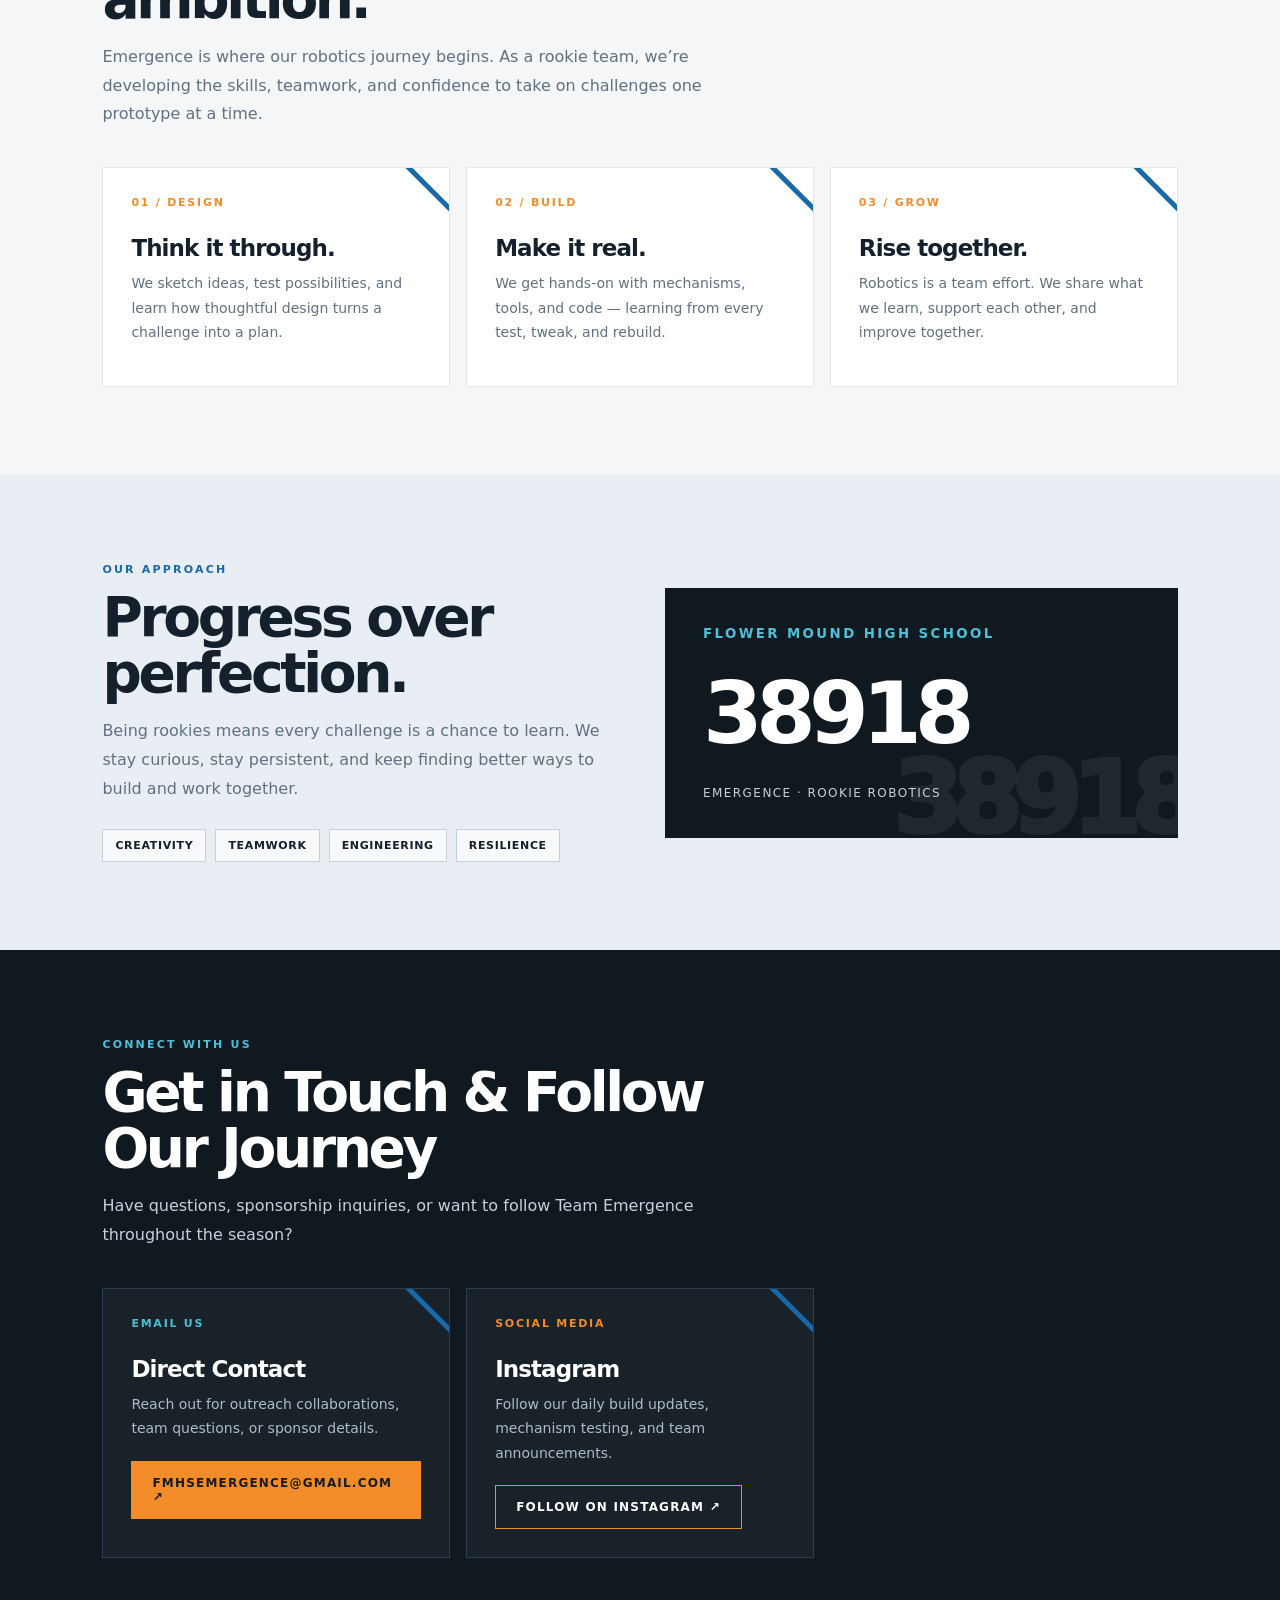
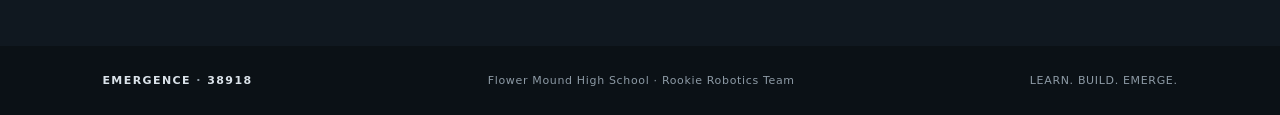
==== commit 69c22fab: "added insta to the site:" ====
--- a/index.html
+++ b/index.html
@@ -95,9 +95,28 @@
     </div>
     <div class="number-panel" id="team"><small>FLOWER MOUND HIGH SCHOOL</small><strong>38918</strong><span>Emergence · Rookie Robotics</span></div></section>
 
-    <section class="join">
-      <div><h2>The journey starts here.</h2><p>Follow Team Emergence as we learn, build, and grow into the next generation of robotics.</p></div>
-      <a class="btn" href="mailto:fmhsemergence@gmail.com?subject=Hello%20Emergence%20Team">SAY HELLO ↗</a>
+    <!-- NEW CONTACT & INSTAGRAM SECTION -->
+    <section class="section" style="background: var(--navy); color: white;" id="contact">
+      <div class="section-head">
+        <div class="kicker" style="color: var(--cyan);">CONNECT WITH US</div>
+        <h2 style="color: white;">Get in Touch & Follow Our Journey</h2>
+        <p style="color: #c6d1db;">Have questions, sponsorship inquiries, or want to follow Team Emergence throughout the season?</p>
+      </div>
+      <div class="cards">
+        <article class="card" style="background: rgba(255,255,255,0.04); border-color: #2e3e4e; color: white;">
+          <div class="card-number" style="color: var(--cyan);">EMAIL US</div>
+          <h3 style="color: white;">Direct Contact</h3>
+          <p style="color: #aebcc8; margin-bottom: 20px;">Reach out for outreach collaborations, team questions, or sponsor details.</p>
+          <a class="btn btn-primary" href="mailto:fmhsemergence@gmail.com">fmhsemergence@gmail.com ↗</a>
+        </article>
+
+        <article class="card" style="background: rgba(255,255,255,0.04); border-color: #2e3e4e; color: white;">
+          <div class="card-number" style="color: var(--orange);">SOCIAL MEDIA</div>
+          <h3 style="color: white;">Instagram</h3>
+          <p style="color: #aebcc8; margin-bottom: 20px;">Follow our daily build updates, mechanism testing, and team announcements.</p>
+          <a class="btn btn-outline" style="color: white; border-color: var(--orange);" href="https://www.instagram.com/fmhs_emergence/E" target="_blank" rel="noopener">FOLLOW ON INSTAGRAM ↗</a>
+        </article>
+      </div>
     </section>
   </div>
 
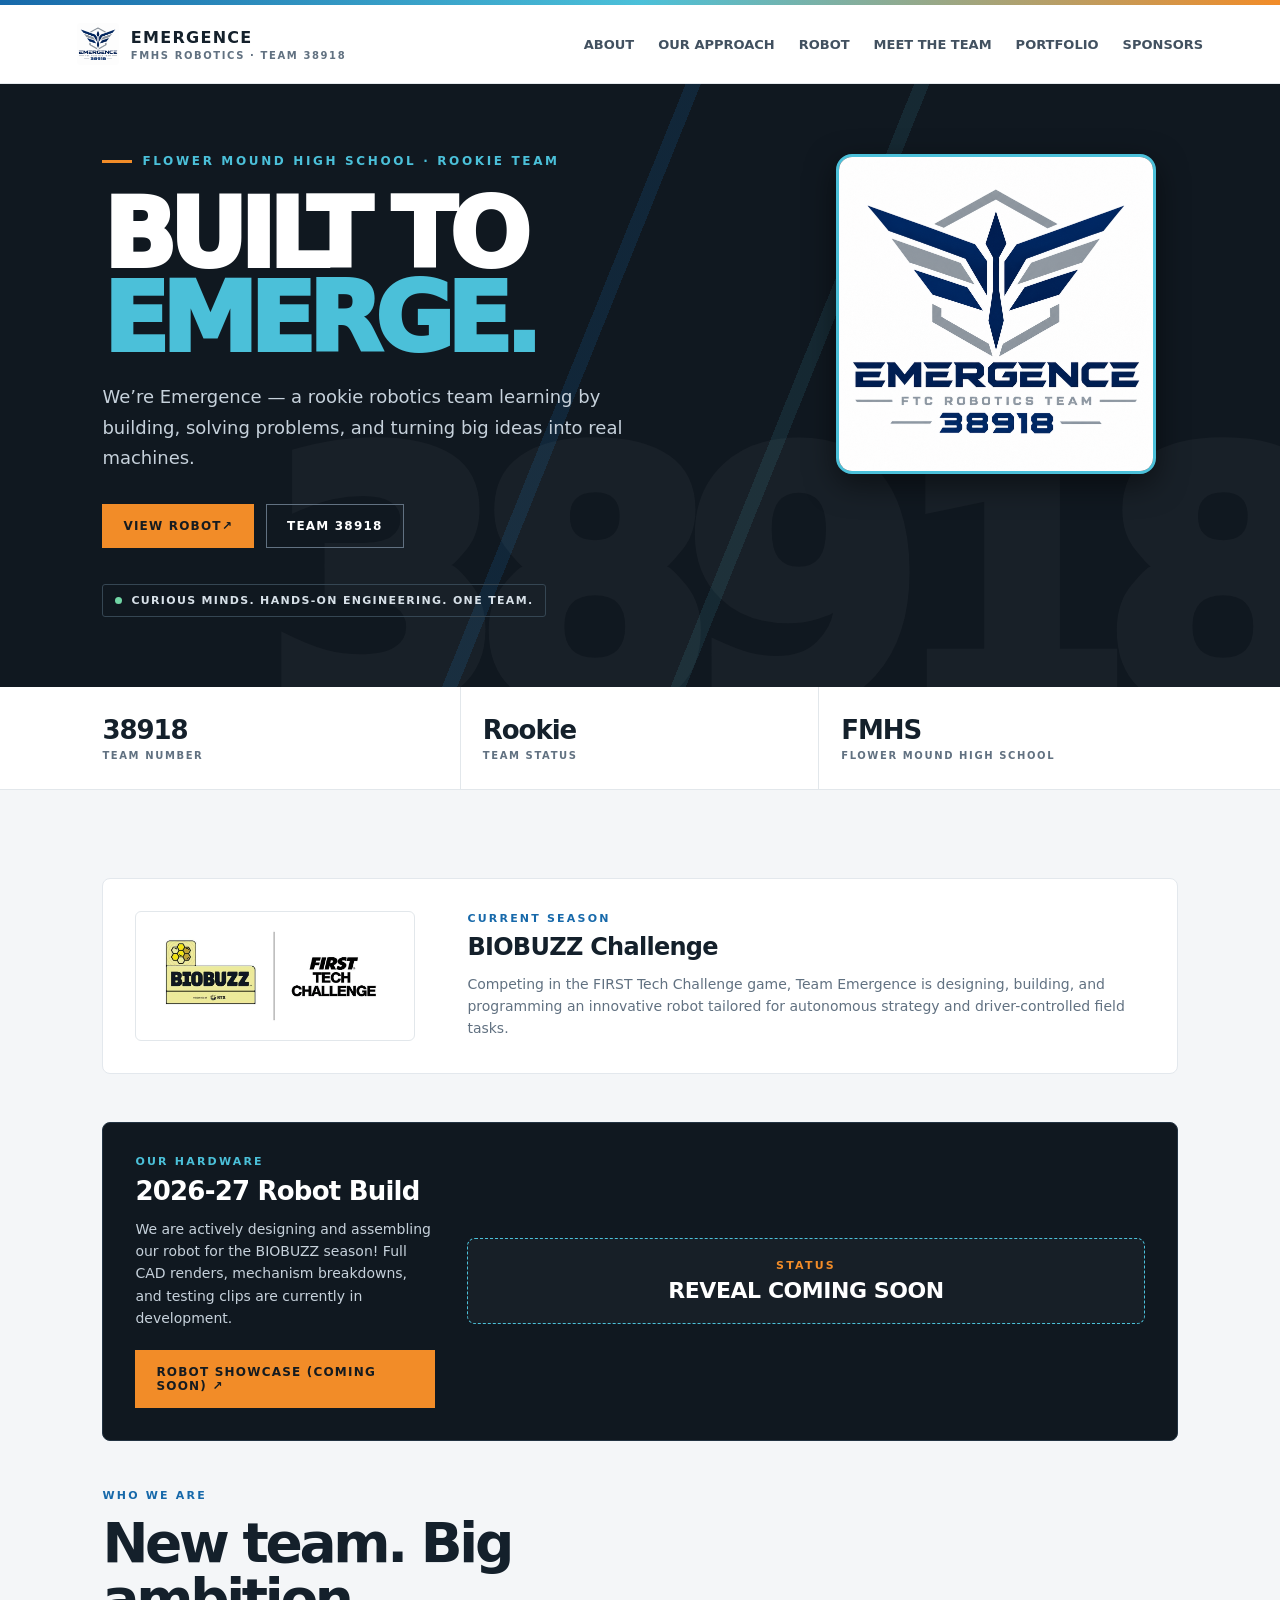
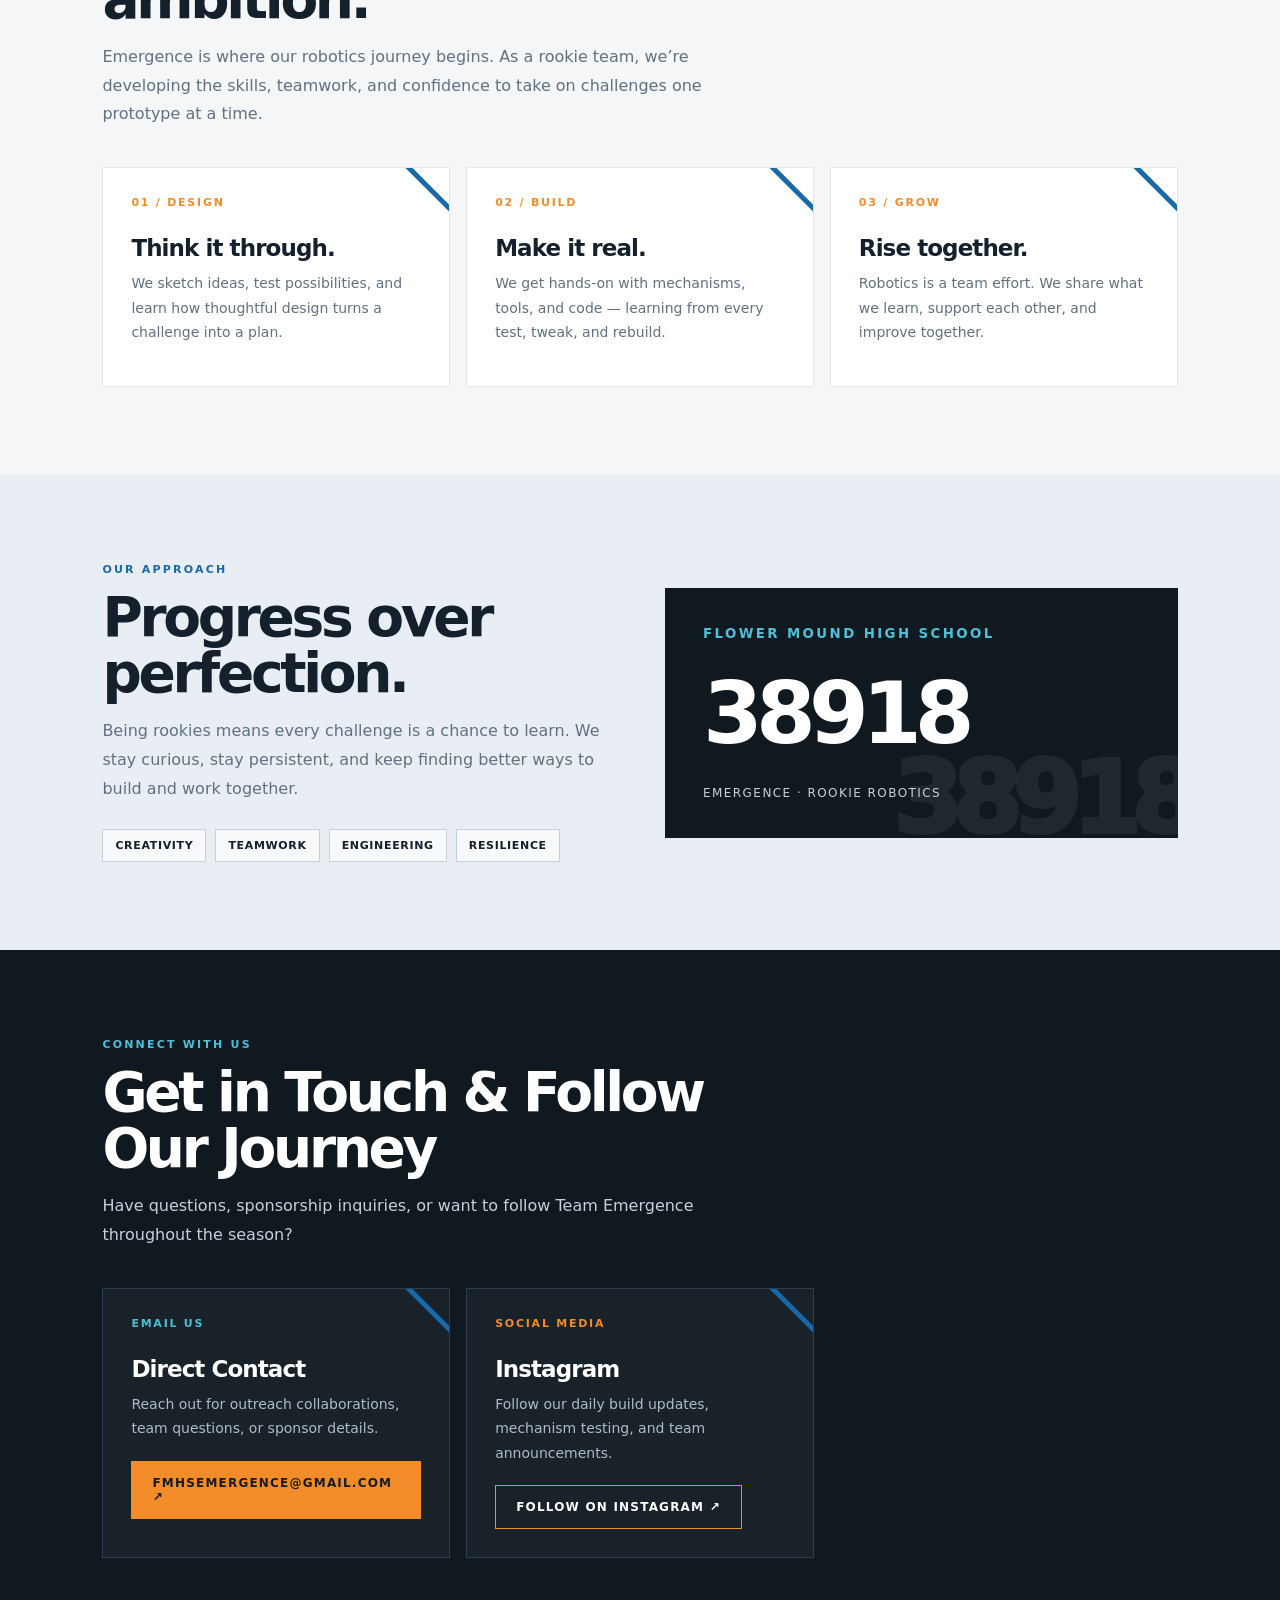
==== commit 41f06d3d: "added logo for dallas prints" ====
--- a/index.html
+++ b/index.html
@@ -95,7 +95,7 @@
     </div>
     <div class="number-panel" id="team"><small>FLOWER MOUND HIGH SCHOOL</small><strong>38918</strong><span>Emergence · Rookie Robotics</span></div></section>
 
-    <!-- NEW CONTACT & INSTAGRAM SECTION -->
+    <!-- CONTACT & INSTAGRAM SECTION -->
     <section class="section" style="background: var(--navy); color: white;" id="contact">
       <div class="section-head">
         <div class="kicker" style="color: var(--cyan);">CONNECT WITH US</div>
@@ -114,7 +114,7 @@
           <div class="card-number" style="color: var(--orange);">SOCIAL MEDIA</div>
           <h3 style="color: white;">Instagram</h3>
           <p style="color: #aebcc8; margin-bottom: 20px;">Follow our daily build updates, mechanism testing, and team announcements.</p>
-          <a class="btn btn-outline" style="color: white; border-color: var(--orange);" href="https://www.instagram.com/fmhs_emergence/E" target="_blank" rel="noopener">FOLLOW ON INSTAGRAM ↗</a>
+          <a class="btn btn-outline" style="color: white; border-color: var(--orange);" href="YOUR_INSTAGRAM_LINK_HERE" target="_blank" rel="noopener">FOLLOW ON INSTAGRAM ↗</a>
         </article>
       </div>
     </section>
@@ -194,33 +194,13 @@
       <div class="section-head">
         <div class="kicker">Our Supporters</div>
         <h2>Thank You, Sponsors</h2>
-        <p>Team Emergence is made possible through the generous support of our school, local businesses, and community mentors.</p>
-        <div style="margin-top: 20px;"><a class="btn btn-outline" style="color:var(--navy); border-color:var(--navy);" href="#" onclick="showPage('home')">← Back to Home</a></div>
-      </div>
-      <div class="cards">
-        <article class="card"><div class="card-number">TITLE SPONSOR</div><h3>FMHS Boosters</h3><p>Proudly backing Flower Mound High School's newest robotics initiative and providing workspace facilities.</p></article>
-        <article class="card"><div class="card-number">COMMUNITY PARTNER</div><h3>Local Tech Innovations</h3><p>Supplying hardware components, machining resources, and expert professional mentorship.</p></article>
-        <article class="card"><div class="card-number">CONTRIBUTOR</div><h3>Family & Friends</h3><p>Community donations that fund registration fees, raw materials, and competition travel expenses.</p></article>
-      </div>
-    </section>
-  </div>
-</main>
-
-<footer class="footer">
-  <strong>EMERGENCE <span>·</span> 38918</strong>
-  <span>Flower Mound High School · Rookie Robotics Team</span>
-  <span>LEARN. BUILD. EMERGE.</span>
-</footer>
-
-<script>
-function showPage(pageId) {
-  document.querySelectorAll('.page-view').forEach(view => {
-    view.classList.remove('active');
-  });
-  document.getElementById('page-' + pageId).classList.add('active');
-  window.scrollTo({ top: 0, behavior: 'smooth' });
-  return false;
-}
-</script>
-</body>
-</html>+        <p>Team Emergence is made possible through the generous support of our school, local businesses, and community partners.</p>
+        <div style="margin-top: 20px;"><a class="btn btn-outline" style="color:var(--navy); border-color:var(--navy);" href="#" onclick="showPage('home')">← Back to Home</a></div>
+      </div>
+      <div class="cards">
+        <!-- FORMATTED DALLAS 3D PRINTS SPONSOR CARD -->
+        <article class="card" style="display: flex; flex-direction: column; justify-content: space-between;">
+          <div>
+            <div class="card-number">COMMUNITY SPONSOR</div>
+            <div style="background: #fafbfc; border: 1px solid #e3e8ed; border-radius: 6px; padding: 16px; margin: 16px 0 20px; text-align: center;">
+              <img src="dallas3DPrintsLogo.png" alt="Dallas 3D Prints Logo" style="max-width: 100%; height: 90px; object-fit: contain; display: block; margin: 0 auto;" onerror="this.style.
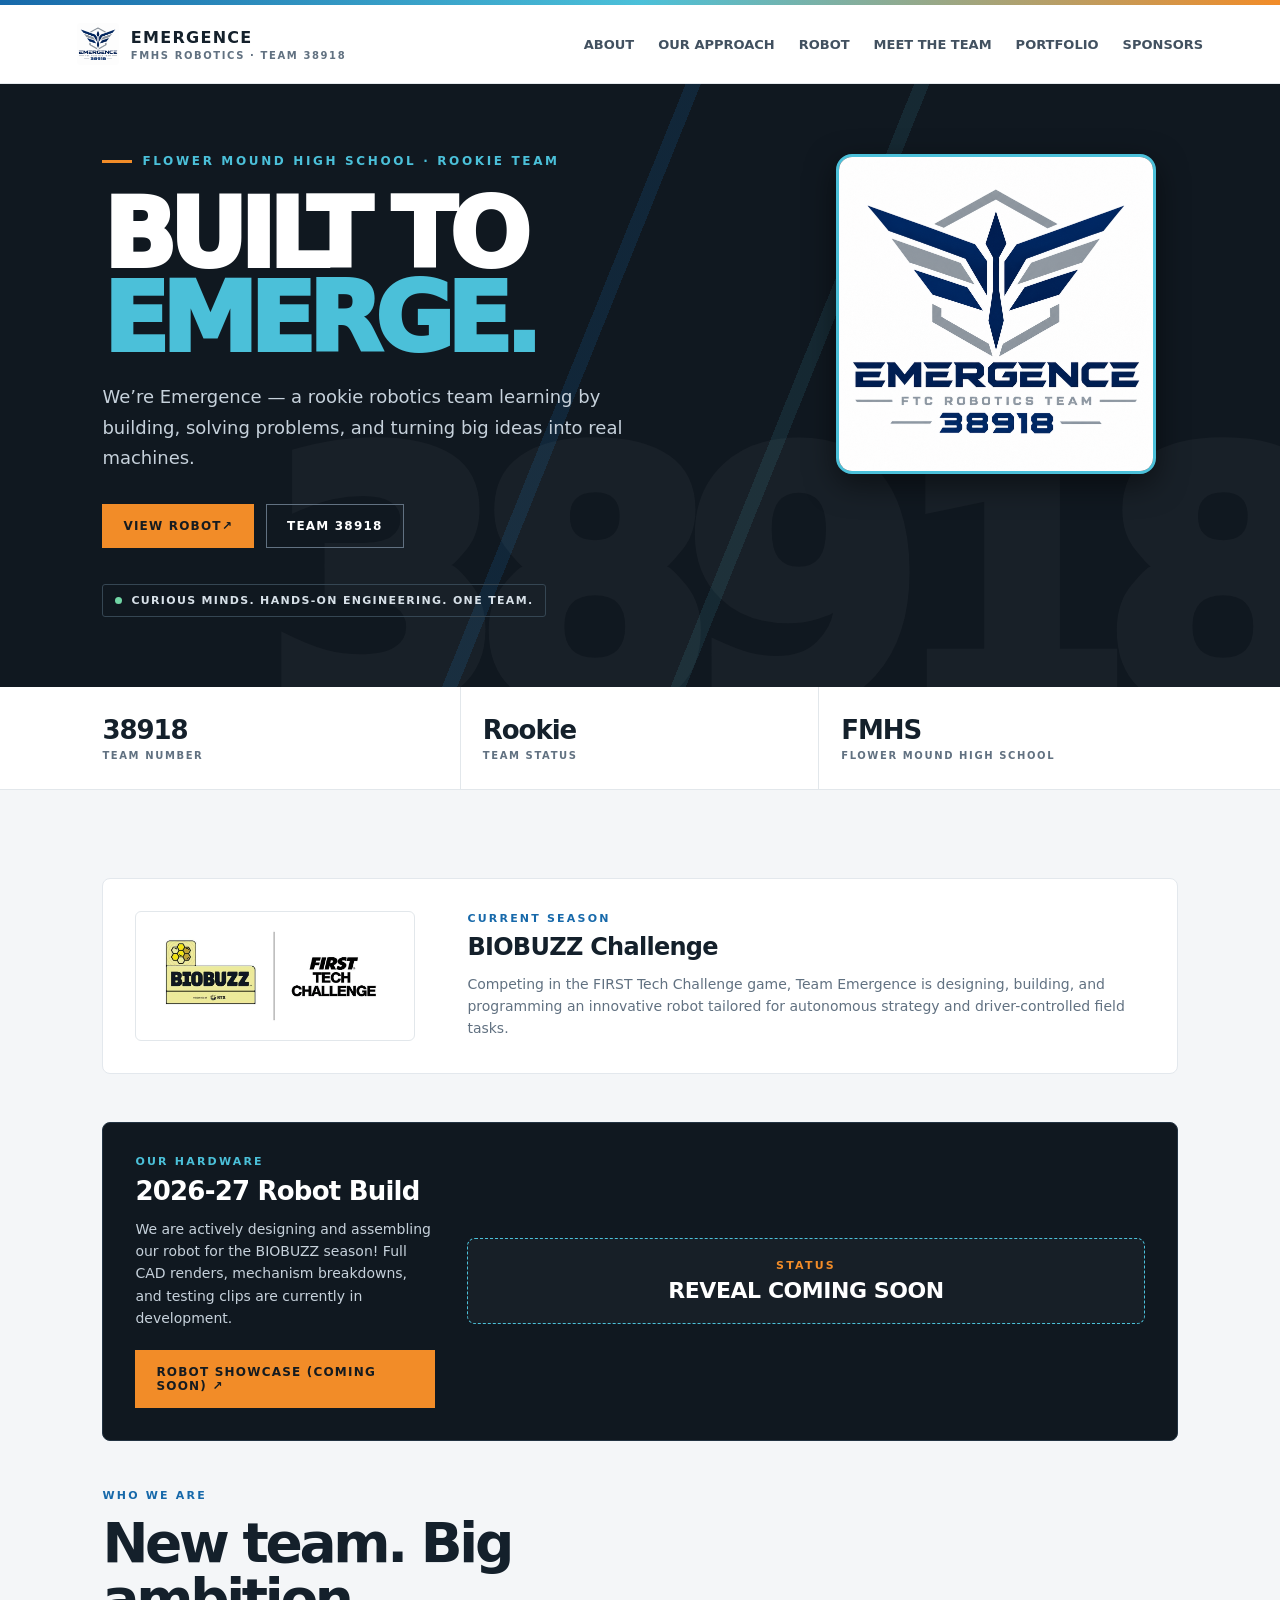
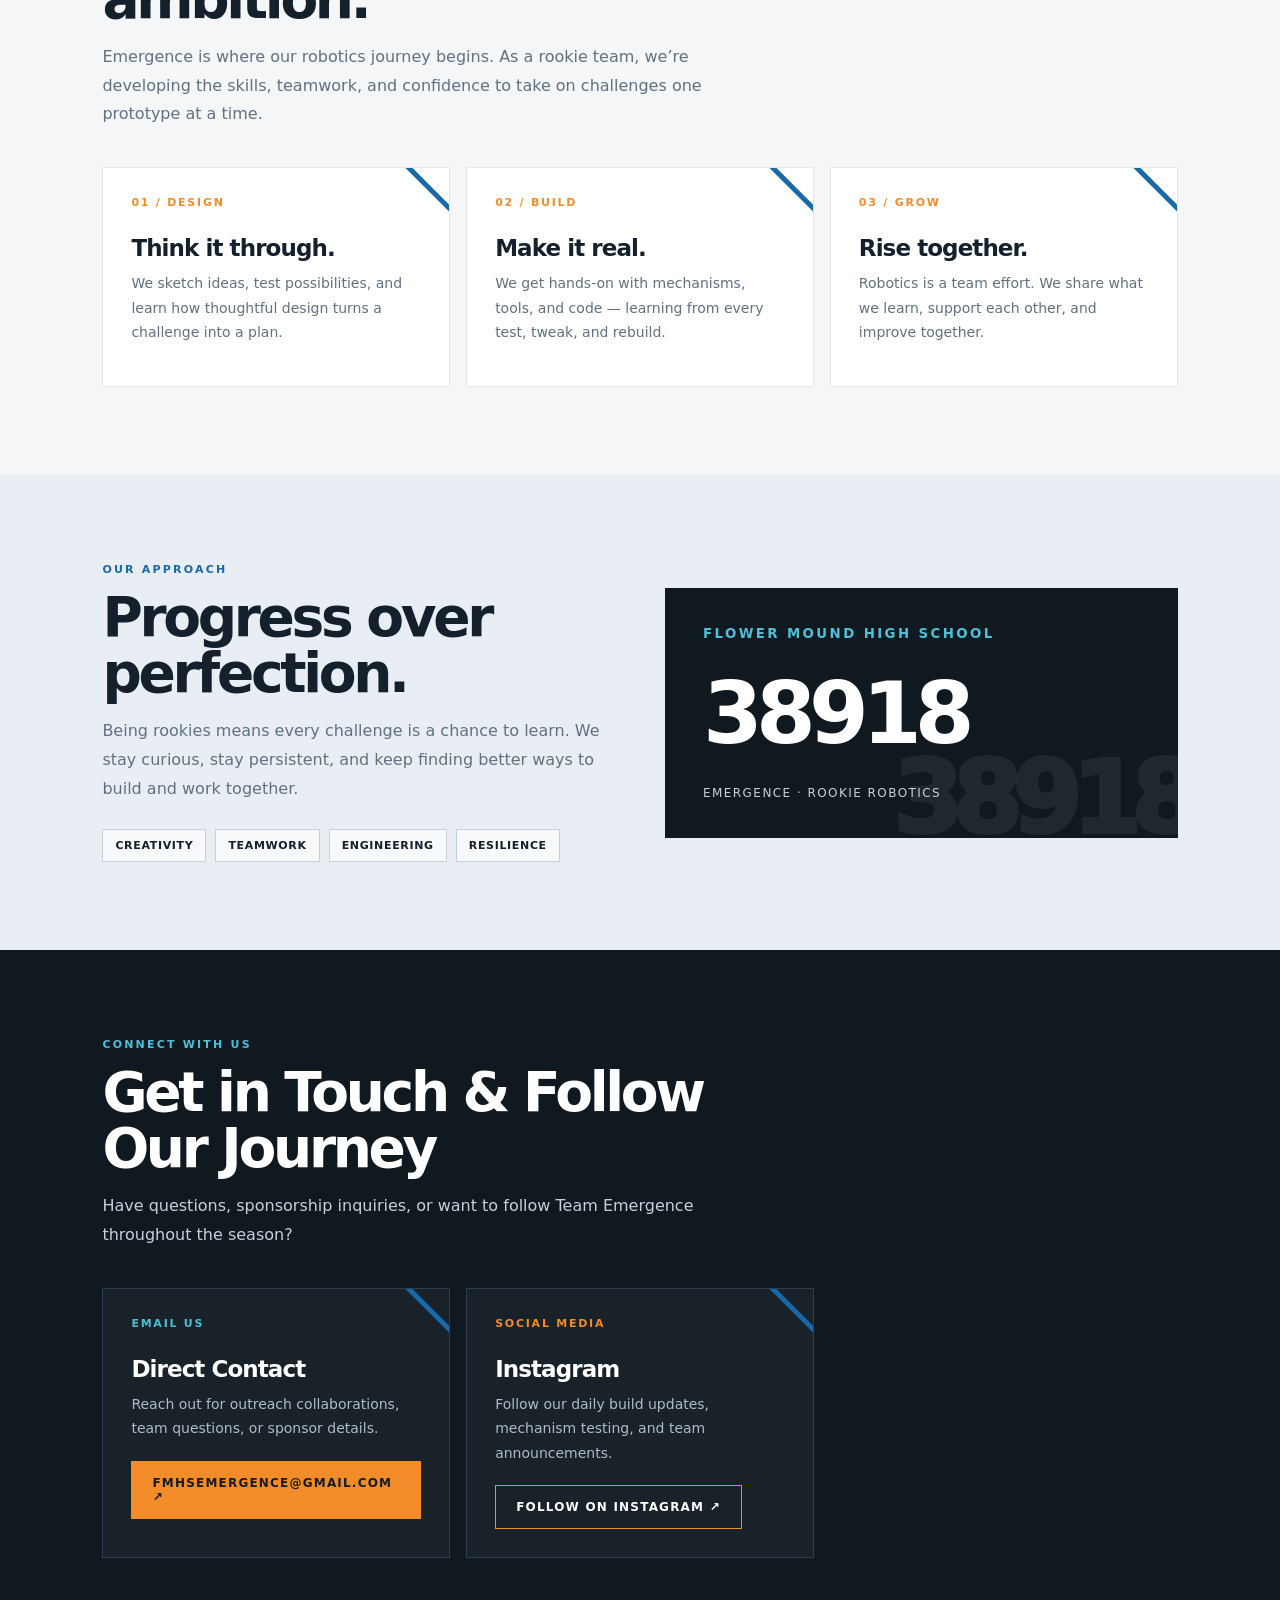
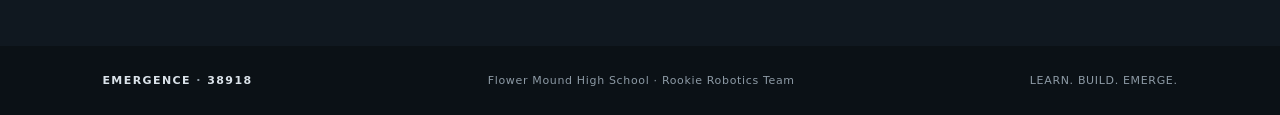
==== commit 5f38c89b: "fixed error with oepning pages" ====
--- a/index.html
+++ b/index.html
@@ -10,17 +10,17 @@
 <body>
 <div class="topline"></div>
 <nav class="nav" aria-label="Main navigation">
-  <a class="brand" href="#home" onclick="showPage('home')">
+  <a class="brand" href="#home" onclick="showPage('home', event)">
     <img src="logo.png" alt="Emergence Logo" class="brand-logo" onerror="this.style.display='none'" />
     <span>EMERGENCE<small>FMHS ROBOTICS · TEAM 38918</small></span>
   </a>
   <div class="navlinks">
-    <a href="#about" onclick="showPage('home')">ABOUT</a>
-    <a href="#values" onclick="showPage('home')">OUR APPROACH</a>
-    <a href="#robot" onclick="showPage('robot')">ROBOT</a>
-    <a href="#members" onclick="showPage('members')">MEET THE TEAM</a>
-    <a href="#portfolio" onclick="showPage('portfolio')">PORTFOLIO</a>
-    <a href="#sponsors" onclick="showPage('sponsors')">SPONSORS</a>
+    <a href="#about" onclick="showPage('home', event)">ABOUT</a>
+    <a href="#values" onclick="showPage('home', event)">OUR APPROACH</a>
+    <a href="#robot" onclick="showPage('robot', event)">ROBOT</a>
+    <a href="#members" onclick="showPage('members', event)">MEET THE TEAM</a>
+    <a href="#portfolio" onclick="showPage('portfolio', event)">PORTFOLIO</a>
+    <a href="#sponsors" onclick="showPage('sponsors', event)">SPONSORS</a>
   </div>
 </nav>
 
@@ -34,7 +34,7 @@
           <h1>BUILT TO<br><span>EMERGE.</span></h1>
           <p>We’re Emergence — a rookie robotics team learning by building, solving problems, and turning big ideas into real machines.</p>
           <div class="actions">
-            <a class="btn btn-primary" href="#robot" onclick="showPage('robot')">VIEW ROBOT <span aria-hidden="true">↗</span></a>
+            <a class="btn btn-primary" href="#robot" onclick="showPage('robot', event)">VIEW ROBOT <span aria-hidden="true">↗</span></a>
             <a class="btn btn-outline" href="#team">TEAM 38918</a>
           </div>
           <div class="hero-tag"><i></i> CURIOUS MINDS. HANDS-ON ENGINEERING. ONE TEAM.</div>
@@ -67,7 +67,7 @@
           <div class="kicker" style="color: var(--cyan);">OUR HARDWARE</div>
           <h3 style="font-size:26px; margin:8px 0 12px; letter-spacing:-.03em;">2026-27 Robot Build</h3>
           <p style="color:#c6d1db; margin:0 0 20px; line-height:1.6; font-size:14px;">We are actively designing and assembling our robot for the BIOBUZZ season! Full CAD renders, mechanism breakdowns, and testing clips are currently in development.</p>
-          <a class="btn btn-primary" href="#robot" onclick="showPage('robot')">ROBOT SHOWCASE (COMING SOON) ↗</a>
+          <a class="btn btn-primary" href="#robot" onclick="showPage('robot', event)">ROBOT SHOWCASE (COMING SOON) ↗</a>
         </div>
         <div style="text-align:center; padding: 20px; background: rgba(255,255,255,0.03); border: 1px dashed var(--cyan); border-radius: 8px;">
           <span style="font-size: 11px; font-weight: 900; letter-spacing: .2em; color: var(--orange); display: block; margin-bottom: 6px;">STATUS</span>
@@ -127,7 +127,7 @@
         <div class="kicker">Robot Showcase</div>
         <h2>Team 38918 Robot</h2>
         <p>Explore our mechanical designs, prototyping iterations, and build progress for the BIOBUZZ season.</p>
-        <div style="margin-top: 20px;"><a class="btn btn-outline" style="color:var(--navy); border-color:var(--navy);" href="#" onclick="showPage('home')">← Back to Home</a></div>
+        <div style="margin-top: 20px;"><a class="btn btn-outline" style="color:var(--navy); border-color:var(--navy);" href="#" onclick="showPage('home', event)">← Back to Home</a></div>
       </div>
       <div class="cards">
         <article class="card" style="border-top: 4px solid var(--orange);">
@@ -156,7 +156,7 @@
         <div class="kicker">Team Roster</div>
         <h2>Meet the Members of Emergence</h2>
         <p>Our dedicated crew of builders, programmers, designers, and strategists driving Team 38918 forward.</p>
-        <div style="margin-top: 20px;"><a class="btn btn-outline" style="color:var(--navy); border-color:var(--navy);" href="#" onclick="showPage('home')">← Back to Home</a></div>
+        <div style="margin-top: 20px;"><a class="btn btn-outline" style="color:var(--navy); border-color:var(--navy);" href="#" onclick="showPage('home', event)">← Back to Home</a></div>
       </div>
       <div class="member-grid">
         <div class="member-card"><div class="member-tag">TEAM MEMBER</div><h3>Ajay Aggarwal</h3><p>CAD, Human Player, Builder</p></div>
@@ -180,7 +180,7 @@
         <div class="kicker">Documentation</div>
         <h2>Engineering Portfolio</h2>
         <p>Explore our design process, iteration logs, mechanical schematics, and code architecture for the season.</p>
-        <div style="margin-top: 20px;"><a class="btn btn-outline" style="color:var(--navy); border-color:var(--navy);" href="#" onclick="showPage('home')">← Back to Home</a></div>
+        <div style="margin-top: 20px;"><a class="btn btn-outline" style="color:var(--navy); border-color:var(--navy);" href="#" onclick="showPage('home', event)">← Back to Home</a></div>
       </div>
       <div class="cards">
         <article class="card"><div class="card-number">DOCUMENT 01</div><h3>Engineering Portfolio (Link Soon)</h3><p>Our team's document that summarizes what we have done throughout the year and what our robot does.</p></article>
@@ -195,12 +195,56 @@
         <div class="kicker">Our Supporters</div>
         <h2>Thank You, Sponsors</h2>
         <p>Team Emergence is made possible through the generous support of our school, local businesses, and community partners.</p>
-        <div style="margin-top: 20px;"><a class="btn btn-outline" style="color:var(--navy); border-color:var(--navy);" href="#" onclick="showPage('home')">← Back to Home</a></div>
-      </div>
-      <div class="cards">
-        <!-- FORMATTED DALLAS 3D PRINTS SPONSOR CARD -->
+        <div style="margin-top: 20px;"><a class="btn btn-outline" style="color:var(--navy); border-color:var(--navy);" href="#" onclick="showPage('home', event)">← Back to Home</a></div>
+      </div>
+      <div class="cards">
         <article class="card" style="display: flex; flex-direction: column; justify-content: space-between;">
           <div>
             <div class="card-number">COMMUNITY SPONSOR</div>
             <div style="background: #fafbfc; border: 1px solid #e3e8ed; border-radius: 6px; padding: 16px; margin: 16px 0 20px; text-align: center;">
-              <img src="dallas3DPrintsLogo.png" alt="Dallas 3D Prints Logo" style="max-width: 100%; height: 90px; object-fit: contain; display: block; margin: 0 auto;" onerror="this.style.+              <img src="dallas3DPrintsLogo.png" alt="Dallas 3D Prints Logo" style="max-width: 100%; height: 90px; object-fit: contain; display: block; margin: 0 auto;" onerror="this.style.display='none'" />
+            </div>
+            <h3>Dallas 3D Prints</h3>
+            <p>Generously supporting Team Emergence with 3D printing resources, rapid prototyping materials, and custom component manufacturing.</p>
+          </div>
+        </article>
+
+        <article class="card">
+          <div class="card-number">TITLE SPONSOR</div>
+          <h3>FMHS Boosters</h3>
+          <p>Proudly backing Flower Mound High School's newest robotics initiative and providing workspace facilities.</p>
+        </article>
+        <article class="card">
+          <div class="card-number">CONTRIBUTOR</div>
+          <h3>Family & Friends</h3>
+          <p>Community donations that fund registration fees, raw materials, and competition travel expenses.</p>
+        </article>
+      </div>
+    </section>
+  </div>
+</main>
+
+<footer class="footer">
+  <strong>EMERGENCE <span>·</span> 38918</strong>
+  <span>Flower Mound High School · Rookie Robotics Team</span>
+  <span>LEARN. BUILD. EMERGE.</span>
+</footer>
+
+<script>
+function showPage(pageId, e) {
+  if (e) {
+    e.preventDefault();
+  }
+  document.querySelectorAll('.page-view').forEach(view => {
+    view.classList.remove('active');
+  });
+  const targetPage = document.getElementById('page-' + pageId);
+  if (targetPage) {
+    targetPage.classList.add('active');
+  }
+  window.scrollTo({ top: 0, behavior: 'smooth' });
+  return false;
+}
+</script>
+</body>
+</html>
